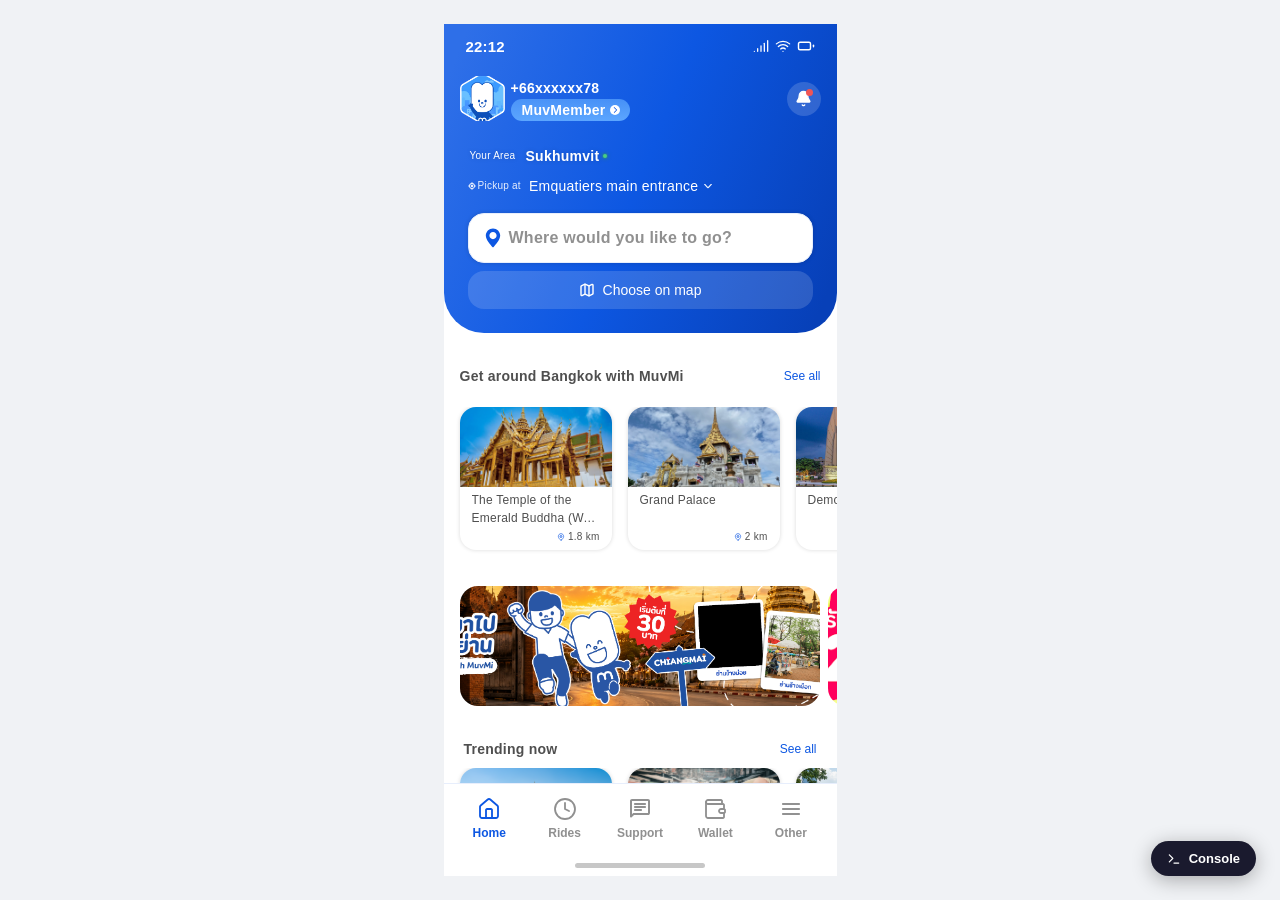
==== index.html @ afa98cfc "Initial commit: Muvmi app revamp mobile web prototype Multi-page prototype with Home, Search, Select" ====
<!DOCTYPE html>
<html lang="th">
<head>
  <meta charset="UTF-8">
  <meta name="viewport" content="width=device-width, initial-scale=1.0">
  <title>Muvmi</title>
  <link rel="manifest" href="manifest.json">
  <link rel="stylesheet" href="css/global.css">
  <link rel="stylesheet" href="pages/home/home.css">
  <link rel="stylesheet" href="css/hoppoint-banner.css">
  <link rel="stylesheet" href="css/save-favorite.css">
</head>
<body>

  <div class="phone" data-variation="1">
    <div class="phone-body">
      <!-- Scrollable Content -->
      <div class="scroll-area" id="homeScroll">

        <!-- ===== HEADER ===== -->
        <div class="header" data-section="header">
          <!-- Status Bar -->
          <div class="status-bar">
            <span class="status-bar-time">9:41</span>
            <div class="status-bar-icons">
              <img src="assets/icons/signal.svg" alt="" width="16" height="16">
              <img src="assets/icons/wifi.svg" alt="" width="16" height="16">
              <img src="assets/icons/battery.svg" alt="" width="18" height="18">
            </div>
          </div>

          <!-- User Info & Search -->
          <div class="user-info-search">
            <!-- User Profile Row -->
            <div class="user-profile-row">
              <div class="user-info">
                <div class="user-avatar" data-id="avatar">
                  <img src="assets/images/member-avatar.png" alt="Member">
                </div>
                <div class="user-details">
                  <span class="user-phone" data-id="userPhone">+66xxxxxx78</span>
                  <div class="muv-member-badge" data-id="memberBadge">
                    <span>MuvMember</span>
                    <img src="assets/icons/muvmember-arrow.svg" alt="" width="10" height="10">
                  </div>
                </div>
              </div>
              <button class="notification-btn tappable" data-id="notificationBtn">
                <img src="assets/icons/notification.svg" alt="Notifications" width="17" height="17">
                <span class="notification-dot" data-id="notificationDot"></span>
              </button>
            </div>

            <!-- Location Search -->
            <div class="location-search">
              <!-- Area Selector -->
              <div class="area-selector">
                <div class="area-label">
                  <span class="area-label-text">Your Area</span>
                  <div class="area-name">
                    <span data-id="areaName">Sukhumvit</span>
                    <span class="area-status-dot">
                      <span class="dot-glow"></span>
                      <span class="dot-core" data-id="areaDot"></span>
                    </span>
                  </div>
                </div>
              </div>

              <!-- Ride Inputs -->
              <div class="ride-inputs">
                <!-- Pickup -->
                <div class="pickup-row tappable" onclick="goSearchPickup()">
                  <div class="pickup-label">
                    <img src="assets/icons/location-crosshairs.svg" alt="" width="8" height="8">
                    <span>Pickup at</span>
                  </div>
                  <span class="pickup-location" data-id="pickupLocation">Emquatiers main entrance</span>
                  <img src="assets/icons/chevron.svg" alt="" class="pickup-chevron">
                </div>

                <!-- Destination -->
                <div class="destination-group">
                  <a href="search.html" class="destination-input tappable" data-id="destinationInput">
                    <img src="assets/icons/geo-alt.svg" alt="" width="24" height="24">
                    <span data-id="destinationText">Where would you like to go?</span>
                  </a>
                  <button class="map-btn tappable" onclick="window.location.href='choose-map.html'">
                    <img src="assets/icons/map.svg" alt="" width="16" height="16">
                    <span>Choose on map</span>
                  </button>
                </div>
              </div>
            </div>
          </div>
        </div>

        <!-- ===== MAIN CONTENT ===== -->
        <div class="main-content">

          <!-- Go Again Section (Variation 2 only) -->
          <section class="content-section go-again-section" data-section="goAgain">
            <div class="section-header">
              <span class="section-title">Go again</span>
              <button class="see-all-btn tappable" onclick="window.location.href='search.html'">All places</button>
            </div>
            <div class="h-scroll-row go-again-row" data-drag="horizontal">
              <div class="go-again-card tappable">
                <div class="go-again-icon">
                  <img src="assets/icons/go-again-pin.svg" alt="">
                </div>
                <div class="go-again-info">
                  <span class="go-again-name">Phrom Phong BTS</span>
                  <span class="go-again-area go-again-area--active">Sukhumvit</span>
                </div>
                <img src="assets/icons/chevron-right.svg" alt="" class="go-again-chevron">
              </div>
              <div class="go-again-card tappable">
                <div class="go-again-icon">
                  <img src="assets/icons/go-again-pin2.svg" alt="">
                </div>
                <div class="go-again-info">
                  <span class="go-again-name">33 Space (Back Entrance)</span>
                  <span class="go-again-area go-again-area--inactive">Rattanakosin</span>
                </div>
                <img src="assets/icons/chevron-right.svg" alt="" class="go-again-chevron">
              </div>
              <div class="go-again-card tappable">
                <div class="go-again-icon">
                  <img src="assets/icons/go-again-pin3.svg" alt="">
                </div>
                <div class="go-again-info">
                  <span class="go-again-name">EmQuartier</span>
                  <span class="go-again-area go-again-area--active">Sukhumvit</span>
                </div>
                <img src="assets/icons/chevron-right.svg" alt="" class="go-again-chevron">
              </div>
            </div>
          </section>

          <!-- Saved Places Section (Variation 3 only) -->
          <section class="content-section saved-places-section" data-section="savedPlaces">
            <div class="section-header">
              <span class="section-title">Saved places</span>
              <button class="see-all-btn tappable" onclick="window.location.href='saved-places.html'">See all</button>
            </div>
            <div class="saved-places-row">
              <div class="saved-place-item tappable">
                <div class="saved-place-icon">
                  <img src="assets/icons/saved-home.svg" alt="" width="18" height="18">
                </div>
                <span class="saved-place-label">Home</span>
              </div>
              <div class="saved-place-item tappable">
                <div class="saved-place-icon">
                  <img src="assets/icons/saved-work.svg" alt="" width="18" height="18">
                </div>
                <span class="saved-place-label">Work</span>
              </div>
              <div class="saved-place-item tappable">
                <div class="saved-place-icon">
                  <img src="assets/icons/saved-gym.svg" alt="" width="18" height="18">
                </div>
                <span class="saved-place-label">Gym</span>
              </div>
            </div>
          </section>

          <!-- Get Around / Happy Hour Section -->
          <section class="content-section" data-section="getAround">
            <div class="section-header">
              <span class="section-title" data-id="getAroundTitle">Get around Bangkok with MuvMi</span>
              <button class="see-all-btn tappable">See all</button>
            </div>
            <div class="h-scroll-row place-cards-row" data-drag="horizontal">
              <div class="place-card tappable">
                <div class="place-card-thumb">
                  <img src="assets/images/place-wat-phra-kaew.png" alt="Wat Phra Kaew">
                </div>
                <div class="place-card-info">
                  <p class="place-card-name">The Temple of the Emerald Buddha (Wat Phra Kaew)</p>
                  <div class="place-card-distance">
                    <img src="assets/icons/distance.svg" alt="" width="8" height="8">
                    <span>1.8 km</span>
                  </div>
                </div>
              </div>
              <div class="place-card tappable">
                <div class="place-card-thumb">
                  <img src="assets/images/place-grand-palace.png" alt="Grand Palace">
                </div>
                <div class="place-card-info">
                  <p class="place-card-name">Grand Palace</p>
                  <div class="place-card-distance">
                    <img src="assets/icons/distance.svg" alt="" width="8" height="8">
                    <span>2 km</span>
                  </div>
                </div>
              </div>
              <div class="place-card tappable">
                <div class="place-card-thumb">
                  <img src="assets/images/place-democracy.png" alt="Democracy Monument">
                </div>
                <div class="place-card-info">
                  <p class="place-card-name">Democracy Monument</p>
                  <div class="place-card-distance">
                    <img src="assets/icons/distance.svg" alt="" width="8" height="8">
                    <span>2.5 km</span>
                  </div>
                </div>
              </div>
            </div>
          </section>

          <!-- Offers Section -->
          <section class="content-section" data-section="offers">
            <div class="h-scroll-row offers-row" data-drag="horizontal">
              <div class="offer-card offer-card--banner tappable">
                <img src="assets/images/offer-banner-1.png" alt="Offer">
              </div>
              <div class="offer-card offer-card--banner tappable">
                <img src="assets/images/offer-banner-2.png" alt="Day Pass">
              </div>
              <div class="offer-card offer-card--weekend tappable">
                <div class="offer-tag">Weekend</div>
                <div class="offer-content">
                  <p class="offer-title">Bang Saen beach shuttle</p>
                  <p class="offer-subtitle">Weekend escape</p>
                </div>
              </div>
            </div>
          </section>

          <!-- Trending Now Section -->
          <section class="content-section" data-section="trending">
            <div class="section-header">
              <span class="section-title">Trending now</span>
              <button class="see-all-btn tappable">See all</button>
            </div>
            <div class="h-scroll-row place-cards-row" data-drag="horizontal">
              <div class="place-card tappable">
                <div class="place-card-thumb">
                  <img src="assets/images/place-arun-temple.png" alt="Arun temple">
                </div>
                <div class="place-card-info">
                  <p class="place-card-name">Arun temple</p>
                  <div class="place-card-distance">
                    <img src="assets/icons/distance.svg" alt="" width="8" height="8">
                    <span>1.8 km</span>
                  </div>
                </div>
              </div>
              <div class="place-card tappable">
                <div class="place-card-thumb">
                  <img src="assets/images/place-talad-plu.png" alt="Talad Plu">
                </div>
                <div class="place-card-info">
                  <p class="place-card-name">Talad Plu</p>
                  <div class="place-card-distance">
                    <img src="assets/icons/distance.svg" alt="" width="8" height="8">
                    <span>2 km</span>
                  </div>
                </div>
              </div>
              <div class="place-card tappable">
                <div class="place-card-thumb">
                  <img src="assets/images/place-lumpini.png" alt="Lumpini Park">
                </div>
                <div class="place-card-info">
                  <p class="place-card-name">Lumpini Park</p>
                  <div class="place-card-distance">
                    <img src="assets/icons/distance.svg" alt="" width="8" height="8">
                    <span>2.5 km</span>
                  </div>
                </div>
              </div>
            </div>
          </section>

          <!-- Popular Restaurants Section -->
          <section class="content-section" data-section="restaurants">
            <div class="section-header">
              <span class="section-title">Popular restaurants</span>
              <button class="see-all-btn tappable">See all</button>
            </div>
            <div class="h-scroll-row place-cards-row" data-drag="horizontal">
              <div class="place-card tappable">
                <div class="place-card-thumb">
                  <img src="assets/images/restaurant-1.png" alt="Restaurant">
                </div>
                <div class="place-card-info">
                  <p class="place-card-name">Arun temple</p>
                  <div class="place-card-distance">
                    <img src="assets/icons/distance.svg" alt="" width="8" height="8">
                    <span>1.8 km</span>
                  </div>
                </div>
              </div>
              <div class="place-card tappable">
                <div class="place-card-thumb">
                  <img src="assets/images/restaurant-2.png" alt="Restaurant">
                </div>
                <div class="place-card-info">
                  <p class="place-card-name">Talad Plu</p>
                  <div class="place-card-distance">
                    <img src="assets/icons/distance.svg" alt="" width="8" height="8">
                    <span>2 km</span>
                  </div>
                </div>
              </div>
              <div class="place-card tappable">
                <div class="place-card-thumb">
                  <img src="assets/images/restaurant-3.png" alt="Restaurant">
                </div>
                <div class="place-card-info">
                  <p class="place-card-name">Lumpini Park</p>
                  <div class="place-card-distance">
                    <img src="assets/icons/distance.svg" alt="" width="8" height="8">
                    <span>2.5 km</span>
                  </div>
                </div>
              </div>
            </div>
          </section>

        </div><!-- /main-content -->
      </div><!-- /scroll-area -->

      <!-- ===== BOTTOM NAV BAR ===== -->
      <div class="bottom-nav">
        <div class="nav-items">
          <button class="nav-item active" data-nav="home">
            <img src="assets/icons/nav-home.svg" alt="" width="24" height="24">
            <span>Home</span>
          </button>
          <button class="nav-item" data-nav="rides">
            <img src="assets/icons/nav-rides.svg" alt="" width="24" height="24">
            <span>Rides</span>
          </button>
          <button class="nav-item" data-nav="support">
            <img src="assets/icons/nav-support.svg" alt="" width="24" height="24">
            <span>Support</span>
          </button>
          <button class="nav-item" data-nav="wallet">
            <img src="assets/icons/nav-wallet.svg" alt="" width="24" height="24">
            <span>Wallet</span>
          </button>
          <button class="nav-item" data-nav="other">
            <img src="assets/icons/nav-other.svg" alt="" width="24" height="24">
            <span>Other</span>
          </button>
        </div>
        <div class="home-indicator">
          <div class="home-indicator-bar"></div>
        </div>
      </div>

    </div><!-- /phone-body -->

    <!-- ===== HOP-POINT INFO DIALOG (shared component) ===== -->
    <div id="hpInfoDialog" class="hp-info-dialog hidden">
      <div class="hp-info-backdrop" onclick="closePlaceDialog()"></div>
      <div class="hp-info-wrap">

        <div class="hp-banner-wrap" id="hpBannerWrap">
          <div class="hp-banner">
            <img class="hp-banner-bg-graphic" src="" alt="" style="display:none">
            <div class="hp-ell-left"></div>
            <div class="hp-ell-right"></div>
            <div class="hp-sparkle hp-sp1"></div>
            <div class="hp-sparkle hp-sp2"></div>
            <div class="hp-sparkle hp-sp3"></div>
            <div class="hp-sparkle hp-sp4"></div>
            <div class="hp-banner-content">
              <img src="assets/icons/discount.svg" class="hp-banner-icon" alt="">
              <div class="hp-text-clip">
                <div class="hp-banner-text">Use <b>"OFF15"</b> for hop point discount</div>
              </div>
            </div>
          </div>
        </div>

        <div class="hp-info-card">
          <div class="hp-card-header">
            <div class="hp-card-pin-wrap">
              <img src="assets/icons/hop-point-list.svg" alt="" width="14" height="19">
              <span id="hpInfoPinLetter" class="hp-card-pin-letter">A</span>
            </div>
            <span class="hp-card-name" id="hpInfoName">Hop-point</span>
            <button class="hp-card-close tappable" onclick="closePlaceDialog()">
              <img src="assets/icons/x-close.svg" alt="Close" width="20" height="20">
            </button>
          </div>

          <div class="hp-card-scroll">
            <div class="hp-hours-row">
              <button class="hp-hours-pill tappable">
                <img src="assets/icons/clock.svg" alt="" width="10" height="10">
                <span>Opening Hours</span>
                <img src="assets/icons/chevron-down-sm.svg" alt="" width="8" height="4" style="transform:rotate(180deg)">
              </button>
              <button class="hp-save-btn tappable" id="hpSaveBtn" onclick="SaveFavorite.onSaveClick(this.dataset.hpName)" data-hp-name="">
                <img src="assets/icons/bookmark-outline.svg" alt="" width="10" height="10">
                <span>Save</span>
              </button>
            </div>
            <div class="hp-photos-outer">
              <div class="hp-photos-track" id="hpPhotosTrack" data-drag="horizontal"></div>
            </div>
            <div class="hp-info-section">
              <span class="hp-type-badge" id="hpInfoType">Hop-point</span>
              <p class="hp-info-desc" id="hpInfoDesc"></p>
              <p class="hp-info-dist" id="hpInfoDist"></p>
            </div>
          </div>

          <div class="hp-card-footer">
            <button id="hpCtaBtn" class="hp-cta-outline tappable" onclick="choosePlaceAsDestination()">Choose This Destination</button>
          </div>
        </div>

      </div>
    </div>

  </div><!-- /phone -->

  <script src="js/utils.js"></script>
  <script src="js/api.js"></script>
  <script src="js/app.js"></script>
  <script src="js/area-config.js"></script>
  <script src="pages/home/home.js"></script>
  <script src="js/hoppoint-banner.js"></script>

  <!-- Proto Console -->
  <script>window.CONSOLE_PAGE = 'home';</script>
  <script src="js/save-favorite.js"></script>
  <script src="proto-console.js"></script>
  <script>
    window.consoleReset = function () {
      localStorage.clear();
      sessionStorage.clear();
      document.getElementById('c-panel').classList.add('hidden');
      location.reload();
    };

    window.runScenario = function (idx) {
      consoleReset();
      const plays = [
        () => { setVariation(1); },
        () => { setVariation(2); },
        () => { setVariation(3); },
        () => { setVariation(4); },
      ];
      plays[idx]?.();
    };
  </script>

  <!-- Comment overlay -->
  <div id="c-overlay" class="hidden"
    style="position:fixed;top:0;left:0;right:0;bottom:0;z-index:99998;cursor:crosshair;"
    onclick="handleCommentClick(event)"></div>

  <!-- Console FAB -->
  <button id="c-fab" onclick="toggleConsole()" style="z-index:99999;">
    <svg width="14" height="14" viewBox="0 0 24 24" fill="none" stroke="currentColor"
      stroke-width="2.2" stroke-linecap="round" stroke-linejoin="round">
      <polyline points="4 17 10 11 4 5"/><line x1="12" y1="19" x2="20" y2="19"/>
    </svg>
    <span class="c-label">Console</span>
  </button>

  <!-- Console Panel -->
  <div id="c-panel" class="hidden" style="background:#1A1A2E;z-index:99999;">

    <!-- Header -->
    <div style="padding:10px 16px;border-bottom:1px solid rgba(255,255,255,0.08);display:flex;align-items:center;justify-content:space-between;">
      <span style="font-size:11px;font-weight:700;letter-spacing:0.6px;color:rgba(255,255,255,0.4);text-transform:uppercase;">Prototype Console</span>
      <button onclick="toggleConsole()" style="background:none;border:none;color:rgba(255,255,255,0.35);cursor:pointer;font-size:15px;line-height:1;padding:0;">&#x2715;</button>
    </div>

    <!-- Comment -->
    <div style="padding:12px 16px;border-bottom:1px solid rgba(255,255,255,0.08);">
      <div style="display:flex;align-items:center;justify-content:space-between;margin-bottom:8px;">
        <span style="font-size:11px;font-weight:700;letter-spacing:0.5px;color:rgba(255,255,255,0.4);text-transform:uppercase;">Comment</span>
        <span id="c-comment-count" class="hidden" style="font-size:10px;font-weight:800;background:#FBBF24;color:#000;border-radius:99px;padding:1px 7px;">0</span>
      </div>
      <button id="c-comment-btn" onclick="toggleCommentMode()"
        style="width:100%;display:flex;align-items:center;gap:8px;background:rgba(255,255,255,0.08);
               border:none;border-radius:10px;padding:9px 12px;color:#fff;cursor:pointer;font-family:inherit;transition:background 0.15s;">
        <svg width="13" height="13" viewBox="0 0 24 24" fill="none" stroke="currentColor" stroke-width="2.2" stroke-linecap="round" stroke-linejoin="round">
          <path d="M21 15a2 2 0 0 1-2 2H7l-4 4V5a2 2 0 0 1 2-2h14a2 2 0 0 1 2 2z"/>
        </svg>
        <span style="font-size:13px;font-weight:600;">Pin a comment</span>
      </button>
      <div id="c-comments-list" style="margin-top:6px;max-height:140px;overflow-y:auto;"></div>
    </div>

    <!-- State -->
    <div style="padding:12px 16px;border-bottom:1px solid rgba(255,255,255,0.08);">
      <div style="font-size:11px;font-weight:700;letter-spacing:0.5px;color:rgba(255,255,255,0.4);text-transform:uppercase;margin-bottom:8px;">State</div>
      <button onclick="consoleReset()"
        style="width:100%;display:flex;align-items:center;gap:8px;background:rgba(255,255,255,0.08);
               border:none;border-radius:10px;padding:9px 12px;color:#fff;cursor:pointer;font-family:inherit;">
        <svg width="13" height="13" viewBox="0 0 24 24" fill="none" stroke="currentColor" stroke-width="2.2" stroke-linecap="round" stroke-linejoin="round">
          <polyline points="1 4 1 10 7 10"/><path d="M3.51 15a9 9 0 1 0 .49-4.49"/>
        </svg>
        <span style="font-size:13px;font-weight:600;">Reset</span>
      </button>
    </div>

    <!-- Pages -->
    <div style="padding:12px 16px;border-bottom:1px solid rgba(255,255,255,0.08);">
      <div style="font-size:11px;font-weight:700;letter-spacing:0.5px;color:rgba(255,255,255,0.4);text-transform:uppercase;margin-bottom:8px;">Pages</div>
      <div style="display:flex;flex-direction:column;gap:4px;">
        <!-- Current page (highlighted) -->
        <a href="index.html" style="display:flex;align-items:center;gap:8px;background:rgba(251,191,36,0.15);border:1px solid rgba(251,191,36,0.25);border-radius:10px;padding:8px 12px;color:#FCD34D;text-decoration:none;font-size:13px;font-weight:600;">
          Home <span style="margin-left:auto;font-size:10px;opacity:0.5;">current</span>
        </a>
        <a href="search.html" style="display:flex;align-items:center;gap:8px;background:rgba(255,255,255,0.08);border-radius:10px;padding:8px 12px;color:#fff;text-decoration:none;font-size:13px;font-weight:600;">
          Search
        </a>
        <a href="select-dropoff.html" style="display:flex;align-items:center;gap:8px;background:rgba(255,255,255,0.08);border-radius:10px;padding:8px 12px;color:#fff;text-decoration:none;font-size:13px;font-weight:600;">
          Nearby Dropoff
        </a>
        <a href="saved-places.html" style="display:flex;align-items:center;gap:8px;background:rgba(255,255,255,0.08);border-radius:10px;padding:8px 12px;color:#fff;text-decoration:none;font-size:13px;font-weight:600;">Saved Places</a>
        <a href="select-pickup.html" style="display:flex;align-items:center;gap:8px;background:rgba(255,255,255,0.08);border-radius:10px;padding:8px 12px;color:#fff;text-decoration:none;font-size:13px;font-weight:600;">
          Nearby Pickup
        </a>
        <a href="service-selection.html" style="display:flex;align-items:center;gap:8px;background:rgba(255,255,255,0.08);border-radius:10px;padding:8px 12px;color:#fff;text-decoration:none;font-size:13px;font-weight:600;">
          Service Selection
        </a>
        <a href="request.html" style="display:flex;align-items:center;gap:8px;background:rgba(255,255,255,0.08);border-radius:10px;padding:8px 12px;color:#fff;text-decoration:none;font-size:13px;font-weight:600;">Request</a>
      </div>
    </div>

    <!-- Scenarios -->
    <div style="padding:12px 16px;">
      <div style="font-size:11px;font-weight:700;letter-spacing:0.5px;color:rgba(255,255,255,0.4);text-transform:uppercase;margin-bottom:8px;">Scenarios</div>
      <div style="display:flex;flex-direction:column;gap:4px;">
        <button onclick="runScenario(0)" style="display:flex;align-items:center;gap:8px;background:rgba(255,255,255,0.08);border:none;border-radius:10px;padding:8px 12px;color:#fff;cursor:pointer;font-size:13px;font-weight:600;font-family:inherit;text-align:left;">
          <span style="color:rgba(255,255,255,0.35);font-size:11px;">&#x25B6;</span> Homepage: New User
        </button>
        <button onclick="runScenario(1)" style="display:flex;align-items:center;gap:8px;background:rgba(255,255,255,0.08);border:none;border-radius:10px;padding:8px 12px;color:#fff;cursor:pointer;font-size:13px;font-weight:600;font-family:inherit;text-align:left;">
          <span style="color:rgba(255,255,255,0.35);font-size:11px;">&#x25B6;</span> Homepage: Casual
        </button>
        <button onclick="runScenario(2)" style="display:flex;align-items:center;gap:8px;background:rgba(255,255,255,0.08);border:none;border-radius:10px;padding:8px 12px;color:#fff;cursor:pointer;font-size:13px;font-weight:600;font-family:inherit;text-align:left;">
          <span style="color:rgba(255,255,255,0.35);font-size:11px;">&#x25B6;</span> Homepage: Recurring
        </button>
        <button onclick="runScenario(3)" style="display:flex;align-items:center;gap:8px;background:rgba(255,255,255,0.08);border:none;border-radius:10px;padding:8px 12px;color:#fff;cursor:pointer;font-size:13px;font-weight:600;font-family:inherit;text-align:left;">
          <span style="color:rgba(255,255,255,0.35);font-size:11px;">&#x25B6;</span> Homepage: Travel
        </button>
      </div>
    </div>

  </div>

  <script>
    if ('serviceWorker' in navigator)
      navigator.serviceWorker.getRegistrations().then(regs => regs.forEach(r => r.unregister()));
  </script>
</body>
</html>
---- css/global.css ----
/* ========================================
   Muvmi Revamp — Global Styles
   ======================================== */

/* --- Reset --- */
*, *::before, *::after {
  margin: 0;
  padding: 0;
  box-sizing: border-box;
}

img {
  -webkit-user-drag: none;
  user-select: none;
  display: block;
}

a {
  text-decoration: none;
  color: inherit;
}

button {
  border: none;
  background: none;
  cursor: pointer;
  font-family: inherit;
}

/* --- CSS Custom Properties (from Figma design tokens) --- */
:root {
  /* Accent Colours */
  --color-primary: #0D57E2;
  --color-primary-light: #E7EEFC;
  --color-on-primary: #FFFFFF;

  /* Semantic */
  --color-negative: #F05555;
  --color-positive: #4BCD82;

  /* Neutral */
  --color-bg: #F0F2F5;
  --color-surface: #FFFFFF;
  --color-text-dark: #4F4F4F;
  --color-text-muted: #909090;

  /* Header Gradient */
  --gradient-header: linear-gradient(112deg, #2E6FE8 4.86%, #0D57E2 49.93%, #0740B8 95.01%);

  /* Typography — Opun Mai Lite (fallback to system) */
  --font-family: 'Opun Mai Lite', -apple-system, BlinkMacSystemFont, 'SF Pro Display', 'Segoe UI', Roboto, sans-serif;

  /* Font Sizes (from Figma) */
  --font-title1: 600 16px/24px var(--font-family);   /* SemiBold 16 */
  --font-body1: 600 14px/22px var(--font-family);     /* SemiBold 14 */
  --font-body2: 500 14px/22px var(--font-family);     /* Medium 14 */
  --font-label1: 600 12px/18px var(--font-family);    /* SemiBold 12 */
  --font-label2: 500 12px/18px var(--font-family);    /* Medium 12 */
  --font-label3: 500 10px/18px var(--font-family);    /* Medium 10 */

  /* Spacing */
  --space-xs: 4px;
  --space-sm: 8px;
  --space-md: 12px;
  --space-lg: 16px;
  --space-xl: 20px;
  --space-2xl: 24px;
  --space-3xl: 32px;

  /* Radius */
  --radius-sm: 8px;
  --radius-md: 12px;
  --radius-lg: 16px;
  --radius-xl: 18px;
  --radius-full: 999px;

  /* Shadows */
  --shadow-normal: 0 0 4px rgba(0,0,0,0.15);
}

body {
  font-family: var(--font-family);
  background: #F0F2F5;
  min-height: 100vh;
  display: flex;
  align-items: center;
  justify-content: center;
  -webkit-font-smoothing: antialiased;
  letter-spacing: 0.25px;
  color: var(--color-text-dark);
}

/* --- Mobile Viewport (393px wide, no frame) --- */
.phone {
  width: 393px;
  height: 852px;
  background: var(--color-surface);
  overflow: hidden;
  position: relative;
  z-index: 1;
  display: flex;
  flex-direction: column;
}

/* --- Phone Body (scrollable content area) --- */
.phone-body {
  display: flex;
  flex-direction: column;
  flex: 1;
  min-height: 0;
}

/* --- Scrollable Content --- */
.scroll-area {
  flex: 1;
  min-height: 0;
  overflow-y: auto;
  scrollbar-width: none;
}

.scroll-area::-webkit-scrollbar {
  display: none;
}

/* --- Horizontal Scroll Row --- */
.h-scroll-row {
  display: flex;
  gap: var(--space-lg);
  overflow-x: auto;
  scrollbar-width: none;
  padding: 0 var(--space-lg);
}

.h-scroll-row::-webkit-scrollbar {
  display: none;
}

.h-scroll-row > * {
  flex-shrink: 0;
}

/* --- Status Bar (shared across all pages) --- */
/* Default: dark text + dark icons — works on white/light backgrounds */
.status-bar {
  height: 44px;
  display: flex;
  flex-direction: row;          /* explicit — prevents vertical stacking */
  align-items: center;
  justify-content: space-between;
  padding: 0 22px;
  color: var(--color-text-dark);
}

.status-bar-time {
  font-family: 'Poppins', var(--font-family);
  font-size: 15px;
  font-weight: 600;
  line-height: 15px;
  letter-spacing: 0.2px;
}

.status-bar-icons {
  display: flex;
  flex-direction: row;          /* explicit — prevents icons stacking vertically */
  align-items: center;
  gap: 6px;
}

/* Icons are white SVGs — rendered dark by default (works on white/light bg) */
.status-bar-icons img {
  display: inline-block;        /* override global img display:block inside flex */
  width: 16px;
  height: 16px;
  filter: brightness(0);
}

.status-bar-icons img:last-child {
  width: 18px;
  height: 18px;
}

/* On dark/coloured backgrounds: restore white icons */
.status-bar--on-dark .status-bar-icons img {
  filter: none;
}
.status-bar--on-dark {
  color: #fff;
}

/* --- Home Indicator (shared across pages) --- */
.home-indicator {
  display: flex;
  align-items: center;
  justify-content: center;
  height: 22px;
  background: var(--color-surface);
  flex-shrink: 0;
}

.home-indicator-bar {
  width: 130px;
  height: 5px;
  border-radius: 99px;
  background: rgba(0, 0, 0, 0.22);
}

/* --- Leaflet Marker Reset (shared across all map pages) --- */
.leaflet-marker-icon,
.leaflet-marker-shadow {
  background: none !important;
  border: none !important;
}

/* --- Tap Feedback (no hover) --- */
.tappable:active {
  opacity: 0.85;
  transform: scale(0.98);
}

/* --- Proto Console — always on top, fully self-sufficient styles --- */
#c-fab {
  z-index: 99999 !important;
  position: fixed !important;
  right: 24px !important;
  bottom: 24px !important;
  top: auto !important;
  display: flex !important;
  flex-direction: row !important;
  align-items: center !important;
  gap: 8px !important;
  background: #1A1A2E !important;
  color: #fff !important;
  border: none !important;
  border-radius: 999px !important;
  padding: 10px 16px !important;
  box-shadow: 0 4px 20px rgba(0,0,0,0.3) !important;
  cursor: pointer !important;
  font-family: inherit !important;
}
#c-panel { z-index: 99999 !important; position: fixed !important; }
#c-overlay { z-index: 99998 !important; position: fixed !important; }
.comment-pin { z-index: 99997 !important; position: fixed !important; }
#c-input-popup { z-index: 100000 !important; position: fixed !important; }
---- pages/home/home.css ----
/* ========================================
   Homepage — Styles
   ======================================== */

/* ===== HEADER ===== */
.header {
  background: var(--gradient-header);
  border-radius: 0 0 40px 40px;
  flex-shrink: 0;
}

/* --- Status Bar (homepage — white on blue gradient) --- */
.header .status-bar {
  color: var(--color-on-primary);
}
.header .status-bar-icons img {
  filter: none; /* icons are white SVGs — visible on dark background */
}

/* --- User Info & Search --- */
.user-info-search {
  display: flex;
  flex-direction: column;
  gap: 16px;
  padding: 8px 16px 24px;
  border-radius: 0 0 24px 24px;
}

/* --- User Profile Row --- */
.user-profile-row {
  display: flex;
  align-items: center;
  justify-content: space-between;
}

.user-info {
  display: flex;
  align-items: center;
  gap: 6px;
}

.user-avatar {
  width: 45px;
  height: 45px;
  position: relative;
  flex-shrink: 0;
}

.user-avatar img {
  width: 100%;
  height: 100%;
  object-fit: cover;
}

.user-details {
  display: flex;
  flex-direction: column;
  width: 122px;
}

.user-phone {
  font: var(--font-body1);
  color: var(--color-on-primary);
}

.muv-member-badge {
  display: flex;
  align-items: center;
  justify-content: flex-end;
  gap: 4px;
  height: 22px;
  width: 119px;
  padding: 0 10px;
  background: linear-gradient(to top, #5CA6FF, rgba(92, 166, 255, 0.7));
  border-radius: 14px;
  font: var(--font-body1);
  font-size: 14px;
  color: var(--color-on-primary);
  white-space: nowrap;
}

.muv-member-badge img {
  width: 10px;
  height: 10px;
}

.notification-btn {
  width: 34px;
  height: 34px;
  border-radius: var(--radius-full);
  background: rgba(255, 255, 255, 0.16);
  display: flex;
  align-items: center;
  justify-content: center;
  position: relative;
}

.notification-btn img {
  width: 17px;
  height: 17px;
}

.notification-dot {
  position: absolute;
  top: 7px;
  right: 8px;
  width: 7px;
  height: 7px;
  border-radius: var(--radius-full);
  background: var(--color-negative);
}

/* --- Location Search --- */
.location-search {
  display: flex;
  flex-direction: column;
  gap: 8px;
  padding: 8px 8px 0;
  overflow: hidden;
}

/* Area Selector */
.area-selector {
  display: flex;
  align-items: center;
  padding-left: 2px;
  filter: drop-shadow(0 0 2px rgba(0,0,0,0.15));
  overflow: hidden;
}

.area-label {
  display: flex;
  align-items: center;
  gap: 8px;
}

.area-label-text {
  font: var(--font-label3);
  color: var(--color-on-primary);
  width: 48px;
}

.area-name {
  display: flex;
  align-items: center;
  gap: 2px;
}

.area-name span:first-child {
  font: var(--font-body1);
  color: var(--color-on-primary);
}

.area-status-dot {
  width: 8px;
  height: 8px;
  position: relative;
  display: flex;
  align-items: center;
  justify-content: center;
}

.dot-glow {
  position: absolute;
  width: 6px;
  height: 6px;
  border-radius: 99px;
  background: rgba(47, 178, 102, 0.2);
  filter: blur(0.5px);
}

.dot-core {
  position: absolute;
  width: 4px;
  height: 4px;
  border-radius: 99px;
  background: var(--color-positive);
  box-shadow: 0 0 4px #3a9a62;
}

/* Ride Inputs */
.ride-inputs {
  display: flex;
  flex-direction: column;
  gap: 16px;
}

.pickup-row {
  display: flex;
  align-items: center;
  gap: 8px;
}

.pickup-label {
  display: flex;
  align-items: center;
  gap: 2px;
}

.pickup-label img {
  width: 8px;
  height: 8px;
}

.pickup-label span {
  font: var(--font-label3);
  color: var(--color-primary-light);
}

.pickup-location {
  font: var(--font-body2);
  color: var(--color-on-primary);
}

.pickup-chevron {
  width: 4.5px;
  height: 7.5px;
  transform: rotate(90deg);
}

.destination-group {
  display: flex;
  flex-direction: column;
  gap: 8px;
}

.destination-input {
  display: flex;
  align-items: center;
  gap: 4px;
  padding: 12px;
  background: var(--color-on-primary);
  border: 1px solid var(--color-primary-light);
  border-radius: var(--radius-lg);
  box-shadow: var(--shadow-normal);
  text-decoration: none;
}

.destination-input img {
  width: 24px;
  height: 24px;
  flex-shrink: 0;
}

.destination-input span {
  font: var(--font-title1);
  color: var(--color-text-muted);
  white-space: nowrap;
}

.map-btn {
  display: flex;
  align-items: center;
  justify-content: center;
  gap: 8px;
  padding: 8px 16px;
  background: rgba(255, 255, 255, 0.15);
  border-radius: var(--radius-lg);
}

.map-btn img {
  width: 16px;
  height: 16px;
}

.map-btn span {
  font: var(--font-body2);
  color: var(--color-on-primary);
}

/* ===== MAIN CONTENT ===== */
.main-content {
  display: flex;
  flex-direction: column;
  gap: 32px;
  padding: 32px 0;
}

/* --- Content Section --- */
.content-section {
  display: flex;
  flex-direction: column;
  gap: 20px;
}

/* Sections with tighter gap and wider header padding */
[data-section="trending"],
[data-section="restaurants"] {
  gap: 8px;
}

[data-section="trending"] .section-header,
[data-section="restaurants"] .section-header {
  padding: 0 20px;
}

/* Offers section has no header — no gap needed */
[data-section="offers"] {
  gap: 0;
}

/* Go Again section */
[data-section="goAgain"] {
  gap: 16px;
}

.section-header {
  display: flex;
  align-items: center;
  justify-content: space-between;
  padding: 0 16px;
}

.section-title {
  font: var(--font-body1);
  color: var(--color-text-dark);
}

.see-all-btn {
  font: var(--font-label2);
  color: var(--color-primary);
  flex-shrink: 0;
  white-space: nowrap;
}

/* --- Place Cards --- */
.place-cards-row {
  padding-bottom: 4px;
}

.place-card {
  width: 152px;
  background: var(--color-surface);
  border-radius: var(--radius-lg);
  box-shadow: var(--shadow-normal);
  overflow: hidden;
}

.place-card-thumb {
  width: 152px;
  height: 80px;
  background: var(--color-primary-light);
  overflow: hidden;
}

.place-card-thumb img {
  width: 100%;
  height: 100%;
  object-fit: cover;
}

.place-card-info {
  display: flex;
  flex-direction: column;
  align-items: flex-end;
  padding: 4px 12px;
}

.place-card-name {
  width: 128px;
  height: 37px;
  font: var(--font-label2);
  color: var(--color-text-dark);
  overflow: hidden;
  text-overflow: ellipsis;
  display: -webkit-box;
  -webkit-line-clamp: 2;
  -webkit-box-orient: vertical;
}

.place-card-distance {
  display: flex;
  align-items: center;
  gap: 3px;
}

.place-card-distance img {
  width: 8px;
  height: 8px;
}

.place-card-distance span {
  font: var(--font-label3);
  color: var(--color-text-dark);
}

/* --- Saved Places (Variation 3) --- */
.saved-places-section {
  display: none;
}

[data-section="savedPlaces"] {
  gap: 16px;
}

.saved-places-row {
  display: flex;
  align-items: flex-start;
  gap: 16px;
  padding: 0 16px;
  overflow-x: auto;
  scrollbar-width: none;
}

.saved-places-row::-webkit-scrollbar {
  display: none;
}

.saved-place-item {
  display: flex;
  flex-direction: column;
  align-items: center;
  gap: 4px;
  width: 56px;
  flex-shrink: 0;
}

.saved-place-icon {
  width: 40px;
  height: 40px;
  background: var(--color-primary-light);
  border-radius: 10px;
  display: flex;
  align-items: center;
  justify-content: center;
}

.saved-place-icon img {
  width: 18px;
  height: 18px;
}

.saved-place-label {
  font: var(--font-label1);
  color: var(--color-text-dark);
  text-align: center;
  width: 100%;
  overflow: hidden;
  text-overflow: ellipsis;
  white-space: nowrap;
}

/* --- Go Again Cards (Variation 2) --- */
.go-again-section {
  display: none;
}

.go-again-row {
  gap: 10px;
  padding: 0 20px;
}

.go-again-card {
  min-width: 200px;
  background: var(--color-surface);
  border: 1px solid #eee;
  border-radius: 14px;
  padding: 9px;
  display: flex;
  align-items: center;
  justify-content: space-between;
  gap: 8px;
  flex-shrink: 0;
}

.go-again-icon {
  width: 36px;
  height: 36px;
  background: var(--color-primary-light);
  border-radius: 10px;
  display: flex;
  align-items: center;
  justify-content: center;
  flex-shrink: 0;
}

.go-again-icon img {
  width: 18px;
  height: 18px;
}

.go-again-info {
  flex: 1;
  min-width: 0;
  display: flex;
  flex-direction: column;
  gap: 4px;
}

.go-again-name {
  font: var(--font-label1);
  color: var(--color-text-dark);
  white-space: nowrap;
  overflow: hidden;
  text-overflow: ellipsis;
}

.go-again-area {
  display: inline-flex;
  align-items: center;
  gap: 4px;
  padding: 0 8px;
  border-radius: 8px;
  font: var(--font-label3);
  width: fit-content;
}

.go-again-area--active {
  background: rgba(13, 87, 226, 0.2);
  color: var(--color-text-dark);
}

.go-again-area--inactive {
  background: #ccc;
  color: var(--color-text-muted);
}

.go-again-chevron {
  width: 16px;
  height: 16px;
  flex-shrink: 0;
}

/* --- Offer Cards --- */
.offers-row {
  gap: 8px;
}

.offer-card {
  width: 360px;
  height: 120px;
  border-radius: var(--radius-xl);
  overflow: hidden;
  flex-shrink: 0;
}

.offer-card--banner {
  background: var(--color-surface);
  position: relative;
}

.offer-card--banner img {
  width: 100%;
  height: 100%;
  object-fit: cover;
}

.offer-card--daypass {
  background: #E0FF00;
  position: relative;
  overflow: hidden;
}

.offer-card--daypass img {
  width: 100%;
  height: 100%;
  object-fit: cover;
}

.offer-card--tonight {
  background: linear-gradient(162deg, #FC5C23 0%, #FF8A5B 100%);
  display: flex;
  flex-direction: column;
  justify-content: space-between;
  padding: 16px;
}

.offer-card--weekend {
  background: linear-gradient(162deg, #1F8A4F 0%, #4BCD82 100%);
  display: flex;
  flex-direction: column;
  justify-content: space-between;
  padding: 16px;
}

.offer-tag {
  display: inline-flex;
  align-items: center;
  height: 18px;
  padding: 0 10px;
  background: rgba(255, 255, 255, 0.22);
  border-radius: var(--radius-full);
  font: var(--font-label3);
  color: var(--color-on-primary);
  width: fit-content;
}

.offer-content {
  display: flex;
  flex-direction: column;
}

.offer-title {
  font: var(--font-body1);
  color: var(--color-on-primary);
  width: 198px;
}

.offer-subtitle {
  font: var(--font-body2);
  color: var(--color-on-primary);
  opacity: 0.92;
  margin-top: 4px;
}

/* ===== BOTTOM NAV BAR ===== */
.bottom-nav {
  flex-shrink: 0;
  background: var(--color-surface);
  z-index: 100;
}

.nav-items {
  display: flex;
  align-items: flex-start;
  padding: 9px 8px 8px;
  border-top: 1px solid var(--color-primary-light);
}

.nav-item {
  flex: 1;
  display: flex;
  flex-direction: column;
  align-items: center;
  gap: 3px;
  padding: 4px 0;
  color: var(--color-text-muted);
}

.nav-item img {
  width: 24px;
  height: 24px;
}

.nav-item span {
  font: var(--font-label1);
  color: inherit;
}

.nav-item.active {
  color: var(--color-primary);
}

.nav-item:active {
  opacity: 0.7;
}

/* .home-indicator and .home-indicator-bar are defined in global.css */

/* ===== HOP-POINT INFO DIALOG (reused from dropoff/service-selection) ===== */
.hp-info-dialog {
  position: fixed;
  inset: 0;
  z-index: 200;
  display: flex;
  align-items: center;
  justify-content: center;
}
.hp-info-dialog.hidden { display: none; }

.hp-info-backdrop {
  position: absolute;
  inset: 0;
  background: rgba(0, 0, 0, 0.2);
}

.hp-info-wrap {
  position: relative;
  z-index: 1;
  width: 100%;
  max-width: 393px;
  display: flex;
  flex-direction: column;
  align-items: stretch;
  padding: 0 16px;
}

.hp-info-dialog .hp-banner-wrap {
  position: relative !important;
  top: auto !important;
  left: auto !important;
  width: 100% !important;
  border-radius: 20px !important;
  overflow: hidden !important;
  z-index: 1 !important;
}
.hp-info-dialog .hp-banner-wrap.visible {
  transform: translateY(0) !important;
  opacity: 1 !important;
}

.hp-info-card {
  background: white;
  border-radius: 20px;
  overflow: hidden;
  display: flex;
  flex-direction: column;
  margin-top: -25px;
  max-height: 520px;
  position: relative;
  z-index: 2;
}

.hp-card-scroll {
  flex: 1;
  min-height: 0;
  overflow-y: auto;
  scrollbar-width: none;
}
.hp-card-scroll::-webkit-scrollbar { display: none; }

.hp-card-header {
  display: flex;
  align-items: center;
  gap: 8px;
  padding: 16px 16px 12px;
}
.hp-card-pin-wrap {
  position: relative;
  width: 14px;
  height: 19px;
  flex-shrink: 0;
}
.hp-card-pin-letter {
  position: absolute;
  top: 2px;
  left: 4.5px;
  width: 5px;
  height: 10px;
  font-size: 7.94px;
  font-weight: 700;
  color: #0D57E2;
  line-height: 11.91px;
  letter-spacing: 0.1241px;
  font-family: var(--font-family);
}
.hp-card-name {
  flex: 1;
  font-size: 20px;
  font-weight: 600;
  color: var(--color-text-dark);
  font-family: var(--font-family);
  min-width: 0;
  line-height: 30px;
  overflow: hidden;
  text-overflow: ellipsis;
  white-space: nowrap;
}
.hp-card-close {
  width: 32px;
  height: 32px;
  flex-shrink: 0;
  display: flex;
  align-items: center;
  justify-content: center;
  background: none;
  border: none;
  padding: 0;
  cursor: pointer;
}

.hp-hours-row {
  padding: 0 16px 4px;
  display: flex;
  justify-content: space-between;
  align-items: center;
}
.hp-hours-pill {
  display: inline-flex;
  align-items: center;
  gap: 6px;
  padding: 4px 10px;
  background: none;
  border: 1px solid var(--color-primary-light);
  border-radius: 99px;
  cursor: pointer;
  font-size: 12px;
  font-weight: 500;
  color: var(--color-text-dark);
  font-family: var(--font-family);
}

.hp-photos-outer { padding: 0 0 8px 16px; }
.hp-photos-track {
  display: flex;
  gap: 8px;
  overflow-x: auto;
  scrollbar-width: none;
}
.hp-photos-track::-webkit-scrollbar { display: none; }
.hp-photo-item {
  position: relative;
  width: 329px;
  height: 247px;
  flex-shrink: 0;
  border-radius: 12px;
  overflow: hidden;
}
.hp-photo-item img {
  width: 100%;
  height: 100%;
  object-fit: cover;
  user-select: none;
  -webkit-user-drag: none;
}
.hp-meet-badge {
  position: absolute;
  bottom: 10px;
  right: 10px;
  background: white;
  border-radius: 99px;
  padding: 2px 8px;
  font-size: 12px;
  font-weight: 600;
  color: var(--color-primary);
  font-family: var(--font-family);
  box-shadow: 0 0 2px rgba(0, 0, 0, 0.15);
}

.hp-info-section {
  padding: 8px 16px;
  display: flex;
  flex-direction: column;
  gap: 8px;
}
.hp-type-badge {
  display: inline-block;
  align-self: flex-start;
  padding: 2px 8px;
  border: 1px solid var(--color-primary);
  border-radius: 99px;
  font-size: 14px;
  font-weight: 600;
  color: var(--color-primary);
  font-family: var(--font-family);
  line-height: 22px;
}
.hp-info-desc {
  font-size: 14px;
  font-weight: 400;
  color: var(--color-text-dark);
  font-family: var(--font-family);
  line-height: 22px;
  margin: 0;
}
.hp-info-dist {
  font-size: 14px;
  font-weight: 400;
  color: var(--color-text-muted);
  font-family: var(--font-family);
  line-height: 22px;
  margin: 0;
}

.hp-card-footer {
  padding: 16px 10px;
  box-shadow: 0 -2px 4px rgba(0, 0, 0, 0.1);
  background: white;
}
.hp-cta-outline {
  width: 100%;
  height: 43px;
  background: transparent;
  border: 1px solid var(--color-primary);
  border-radius: 99px;
  font-size: 18px;
  font-weight: 600;
  line-height: 28px;
  color: var(--color-primary);
  cursor: pointer;
  font-family: var(--font-family);
  letter-spacing: 0.25px;
}
.hp-cta-outline:active {
  background: rgba(13, 87, 226, 0.06);
}
---- css/hoppoint-banner.css ----
/*
 * ════════════════════════════════════════════════════════
 *  Hoppoint Banner — standalone stylesheet
 *  รวม phone frame + Select Destination screen + Hoppoint dialog (card) + Banner
 * ════════════════════════════════════════════════════════
 *
 *  ASSETS ที่ต้องนำไปด้วย (จาก assets/ ของโปรเจกต์นี้):
 *  ─────────────────────────────────────────────────────
 *  assets/bg.png             ← หน้า Select Destination
 *  assets/card.png           ← Hoppoint dialog card
 *  assets/discount-icon.png  ← icon ใน banner
 *  assets/opun mai lite/     ← font folder (ถ้าใช้ Opun Mai Lite)
 *
 *  REQUIRED — เพิ่มใน <head>:
 *  ─────────────────────────────────────────────────────
 *  <link rel="preconnect" href="https://fonts.googleapis.com">
 *  <link rel="preconnect" href="https://fonts.gstatic.com" crossorigin>
 *  <link href="https://fonts.googleapis.com/css2?family=Noto+Sans:wght@400;600;700&family=Noto+Sans+Thai:wght@400;600;700&family=Noto+Sans+SC:wght@400;700&family=Noto+Sans+JP:wght@400;700&display=swap" rel="stylesheet">
 *  <link rel="stylesheet" href="hoppoint-banner.css">
 *
 *  OPTIONAL — Opun Mai Lite font (เพิ่มใน <style> หรือ CSS ของคุณ):
 *  @font-face { font-family:'Opun Mai Lite'; src:url('assets/opun mai lite/Opun-Mai-Lite-Regular copy.otf') format('opentype'); font-weight:400; }
 *  @font-face { font-family:'Opun Mai Lite'; src:url('assets/opun mai lite/Opun-Mai-Lite-SemiBold copy.otf') format('opentype'); font-weight:600; }
 *  @font-face { font-family:'Opun Mai Lite'; src:url('assets/opun mai lite/Opun-Mai-Lite-Bold copy.otf') format('opentype'); font-weight:700; }
 *  @font-face { font-family:'Opun Mai Lite'; src:url('assets/opun mai lite/Opun-Mai-Lite-ExtraBold copy.otf') format('opentype'); font-weight:800; }
 *
 * ════════════════════════════════════════════════════════
 *  HTML SNIPPET — วางใน <body>:
 * ════════════════════════════════════════════════════════
 *
 *  <div class="hp-phone">
 *
 *    <!-- Layer 1: Select Destination screen background -->
 *    <div class="hp-screen"></div>
 *
 *    <!-- Layer 2: Yellow banner (behind the dialog card) -->
 *    <div class="hp-banner-wrap" id="hpBannerWrap">
 *      <div class="hp-banner">
 *        <img class="hp-banner-bg-graphic" src="" alt="" style="display:none">
 *        <div class="hp-ell-left"></div>
 *        <div class="hp-ell-right"></div>
 *        <div class="hp-sparkle hp-sp1"></div>
 *        <div class="hp-sparkle hp-sp2"></div>
 *        <div class="hp-sparkle hp-sp3"></div>
 *        <div class="hp-sparkle hp-sp4"></div>
 *        <div class="hp-banner-content">
 *          <img src="assets/discount-icon.png" class="hp-banner-icon" alt="">
 *          <div class="hp-text-clip">
 *            <div class="hp-banner-text" id="hpBannerText">
 *              Use <b>"OFF15"</b> for hop point discount
 *            </div>
 *          </div>
 *        </div>
 *      </div>
 *    </div>
 *
 *    <!-- Layer 3: Hoppoint dialog card (on top of banner) -->
 *    <div class="hp-card"></div>
 *
 *  </div>
 *
 *  SCRIPT — วางก่อน </body>:
 *  <script src="hoppoint-banner.js"></script>
 * ════════════════════════════════════════════════════════
 */


/* ══════════════════════════════════════════
   PHONE FRAME
══════════════════════════════════════════ */
.hp-phone {
  width: 393px;
  height: 852px;
  background: #fff;
  border-radius: 48px;
  box-shadow:
    0 0 0 10px #1a1a1a,
    0 0 0 12px #3a3a3a,
    0 32px 64px rgba(0, 0, 0, 0.35);
  overflow: hidden;
  position: relative;
  flex-shrink: 0;
}

/* Dynamic Island */
.hp-phone::before {
  content: '';
  position: absolute;
  top: 0;
  left: 50%;
  transform: translateX(-50%);
  width: 126px;
  height: 34px;
  background: #1a1a1a;
  border-radius: 0 0 20px 20px;
  z-index: 200;
}

/* Layer 1 — Select Destination screen background */
.hp-screen {
  position: absolute;
  inset: 0;
  background: url('assets/bg.png') top center / 100% auto no-repeat;
  z-index: 1;
}

/* Layer 3 — Hoppoint dialog card (sits on top of banner) */
.hp-card {
  position: absolute;
  top: 141px;
  left: 16px;
  width: 361px;
  height: 520px;
  background: url('assets/card.png') top center / 100% auto no-repeat;
  z-index: 3;
  pointer-events: none;
}


/* ══════════════════════════════════════════
   LAYER 2 — YELLOW BANNER
   Figma: left 16px, top 98px, 361×68px, radius 16px
   z-index 2 → behind the card, above the screen
══════════════════════════════════════════ */

/* ── Slide-up wrapper ── */
.hp-banner-wrap {
  position: absolute;
  top: 98px;
  left: 16px;
  width: 361px;
  border-radius: 16px;
  overflow: hidden;
  z-index: 2;
  transform: translateY(24px);
  opacity: 0;
  transition: transform 0.45s cubic-bezier(0.22, 1, 0.36, 1),
              opacity 0.35s ease;
}
.hp-banner-wrap.visible {
  transform: translateY(0);
  opacity: 1;
}

/* ── Banner body ── */
.hp-banner {
  background: #FFDC2D;
  position: relative;
  overflow: hidden;
  height: 68px;
  padding: 12px;
  display: flex;
  flex-direction: column;
  justify-content: flex-start;
}

/* ── Optional background graphic ── */
.hp-banner-bg-graphic {
  position: absolute;
  inset: 0;
  width: 100%;
  height: 100%;
  object-fit: cover;
  z-index: 0;
  pointer-events: none;
}

/* ── Decorative ellipses ── */
.hp-ell-left {
  position: absolute;
  left: -24px;
  top: -31px;
  width: 112px;
  height: 76px;
  border-radius: 50%;
  background: #FAE76D;
  pointer-events: none;
}
.hp-ell-right {
  position: absolute;
  left: 216px;
  top: 4px;
  width: 112px;
  height: 76px;
  border-radius: 50%;
  background: #FAE76D;
  pointer-events: none;
}

/* ── Sparkles ── */
.hp-sparkle {
  position: absolute;
  pointer-events: none;
  background: rgba(255, 255, 255, 0.75);
  clip-path: polygon(50% 0%, 55% 45%, 100% 50%, 55% 55%, 50% 100%, 45% 55%, 0% 50%, 45% 45%);
}
.hp-sp1 { left: 6px;  top: 20px; width: 6px; height: 6px; }
.hp-sp2 { left: 22px; top: 16px; width: 9px; height: 9px; }
.hp-sp3 { left: 14px; top: 28px; width: 5px; height: 5px; }
.hp-sp4 { left: 32px; top: 26px; width: 4px; height: 4px; }

/* ── Content row ── */
.hp-banner-content {
  display: flex;
  align-items: center;
  gap: 8px;
  position: relative;
  z-index: 1;
  width: 100%;
}

.hp-banner-icon {
  width: 24px;
  height: 24px;
  flex-shrink: 0;
  object-fit: contain;
  filter: drop-shadow(0 0 2.6px rgba(0, 0, 0, 0.15));
}

.hp-text-clip {
  flex: 1;
  min-width: 0;
  overflow: hidden;
}

/* ── Text — 1-line default ── */
.hp-banner-text {
  font-family: 'Opun Mai Lite', 'Noto Sans Thai', 'Noto Sans SC', 'Noto Sans JP', 'Noto Sans', sans-serif;
  font-size: 14px;
  font-weight: 600;
  color: #4F4F4F;
  line-height: 22px;
  letter-spacing: 0.25px;
  white-space: nowrap;
  overflow: hidden;
  text-overflow: ellipsis;
}
.hp-banner-text b,
.hp-banner-text strong {
  font-weight: 700;
}

/* ── Mode: 2-line ── */
.hp-banner-wrap.mode-2 .hp-banner {
  padding: 2px 12px;
}
.hp-banner-wrap.mode-2 .hp-banner-content {
  align-items: center;
}
.hp-banner-wrap.mode-2 .hp-banner-text {
  white-space: normal;
  overflow: hidden;
  display: -webkit-box;
  -webkit-line-clamp: 2;
  line-clamp: 2;
  -webkit-box-orient: vertical;
  min-height: 41px;
}

/* ── Mode: slide (ticker) ── */
.hp-banner-wrap.mode-slide .hp-banner-text {
  white-space: nowrap;
  overflow: visible;
  text-overflow: clip;
  width: max-content;
  flex-shrink: 0;
  animation: hp-ticker var(--hp-slide-duration, 8s) linear 0.8s infinite;
}
@keyframes hp-ticker {
  0%   { transform: translateX(0); }
  100% { transform: translateX(-100%); }
}
---- css/save-favorite.css ----
/* ========================================
   Save Favorite — Shared Component
   Save button in hp dialog + bottom sheet
   ======================================== */

/* ===== SAVE BUTTON (inside hp dialog, next to Opening Hours) ===== */
.hp-save-btn {
  display: inline-flex;
  align-items: center;
  gap: 4px;
  padding: 2px 8px;
  background: white;
  border: 1px solid var(--color-primary-light);
  border-radius: 999px;
  cursor: pointer;
  font-family: var(--font-family);
  font-size: 12px;
  font-weight: 500;
  color: var(--color-text-dark);
  line-height: 18px;
  letter-spacing: 0.25px;
  white-space: nowrap;
}

.hp-save-btn img {
  width: 10px;
  height: 10px;
  flex-shrink: 0;
}

/* Saved state — filled blue */
.hp-save-btn.saved {
  background: var(--color-primary);
  border-color: var(--color-primary);
  color: white;
}

.hp-save-btn.saved img {
  filter: brightness(0) invert(1);
}

/* ===== SAVE BOTTOM SHEET ===== */
.save-sheet-overlay {
  position: fixed;
  inset: 0;
  z-index: 300;
  display: flex;
  align-items: flex-end;
  justify-content: center;
}

.save-sheet-overlay.hidden {
  display: none;
}

.save-sheet-backdrop {
  position: absolute;
  inset: 0;
  background: rgba(0, 0, 0, 0.2);
}

.save-sheet {
  position: relative;
  z-index: 1;
  width: 100%;
  max-width: 393px;
  background: white;
  border-radius: 24px 24px 0 0;
  display: flex;
  flex-direction: column;
}

/* Header: title + close */
.save-sheet-header {
  display: flex;
  align-items: center;
  justify-content: space-between;
  padding: 16px 20px;
}

.save-sheet-title {
  font-size: 16px;
  font-weight: 600;
  color: var(--color-primary);
  font-family: var(--font-family);
  line-height: 24px;
  letter-spacing: 0.25px;
}

.save-sheet-close {
  width: 20px;
  height: 20px;
  background: none;
  border: none;
  padding: 0;
  cursor: pointer;
  display: flex;
  align-items: center;
  justify-content: center;
}

/* Body content */
.save-sheet-body {
  padding: 0 20px;
  display: flex;
  flex-direction: column;
  gap: 24px;
}

/* Hop-point name card */
.save-sheet-hp-card {
  display: flex;
  align-items: center;
  gap: 4px;
  padding: 16px;
  border: 1px solid var(--color-primary-light);
  border-radius: 16px;
}

.save-sheet-hp-icon {
  position: relative;
  width: 14px;
  height: 19px;
  flex-shrink: 0;
}

.save-sheet-hp-icon img {
  width: 100%;
  height: 100%;
}

.save-sheet-hp-name {
  font-size: 14px;
  font-weight: 600;
  color: var(--color-text-dark);
  font-family: var(--font-family);
  line-height: 22px;
  letter-spacing: 0.25px;
  overflow: hidden;
  text-overflow: ellipsis;
  white-space: nowrap;
}

/* Address name input */
.save-sheet-field {
  display: flex;
  flex-direction: column;
  gap: 8px;
}

.save-sheet-label {
  font-size: 14px;
  font-weight: 500;
  color: var(--color-text-dark);
  font-family: var(--font-family);
  line-height: 22px;
  letter-spacing: 0.25px;
}

.save-sheet-input {
  height: 42px;
  border: 1px solid #909090;
  border-radius: 12px;
  padding: 0 15px;
  font-size: 14px;
  font-weight: 500;
  color: var(--color-text-dark);
  font-family: var(--font-family);
  line-height: 22px;
  letter-spacing: 0.25px;
  outline: none;
}

.save-sheet-input::placeholder {
  color: var(--color-text-muted);
}

.save-sheet-input:focus {
  border-color: var(--color-primary);
}

/* Label selector */
.save-sheet-labels {
  display: flex;
  align-items: center;
  justify-content: space-between;
}

.save-label-btn {
  width: 40px;
  height: 40px;
  border-radius: 10px;
  background: var(--color-primary-light);
  border: none;
  padding: 0;
  cursor: pointer;
  display: flex;
  align-items: center;
  justify-content: center;
}

.save-label-btn.active {
  background: var(--color-primary);
}

.save-label-btn img {
  width: 18px;
  height: 18px;
}

.save-label-btn.active img {
  filter: brightness(0) invert(1);
}

/* Footer: Save CTA + home indicator */
.save-sheet-footer {
  border-top: 1px solid #EEE;
  margin-top: 24px;
}

.save-sheet-cta-wrap {
  padding: 16px;
}

.save-sheet-cta {
  width: 100%;
  padding: 8px 16px;
  background: var(--color-primary);
  border: none;
  border-radius: 24px;
  font-size: 18px;
  font-weight: 600;
  line-height: 28px;
  color: white;
  cursor: pointer;
  font-family: var(--font-family);
  letter-spacing: 0.25px;
}

.save-sheet-cta:active {
  opacity: 0.88;
}
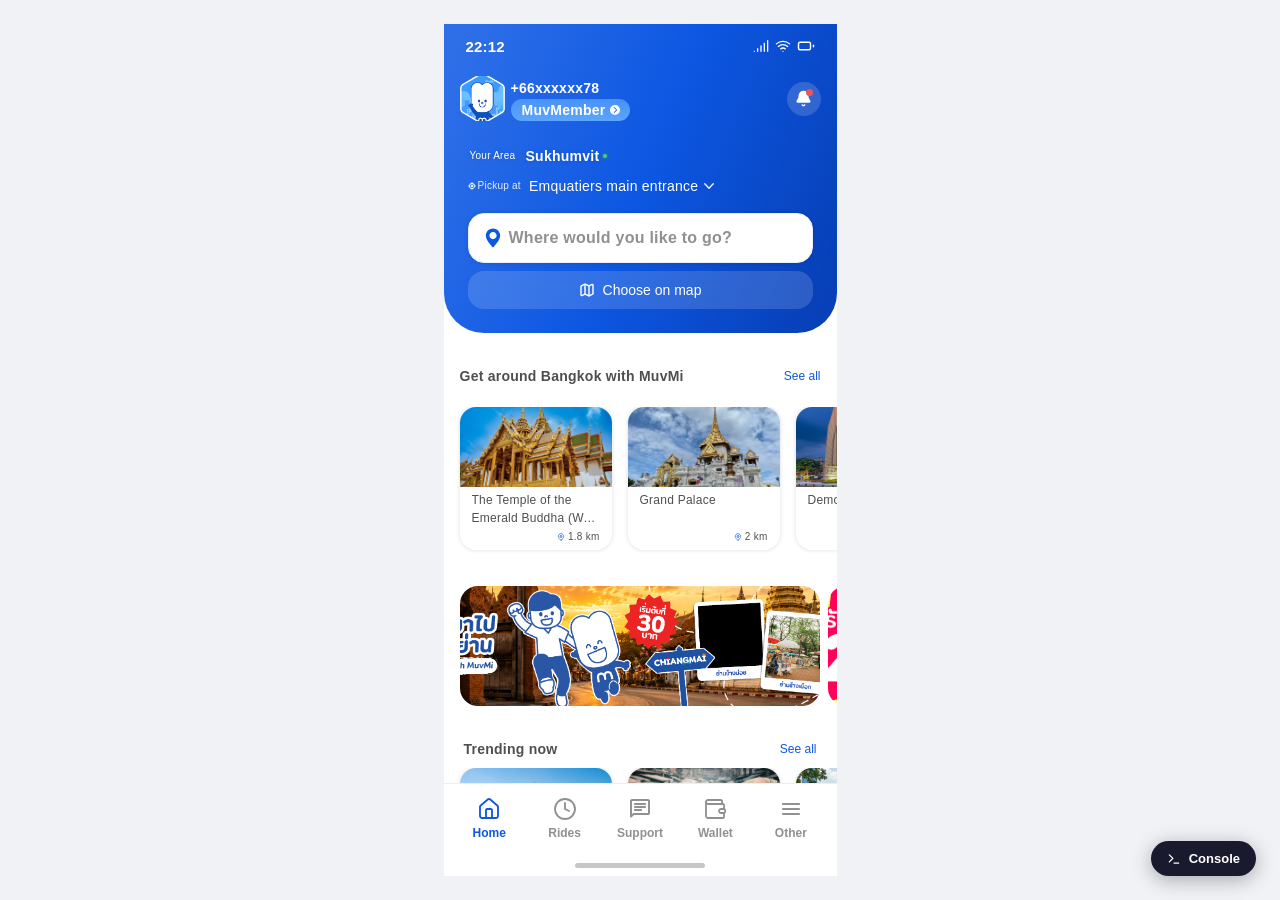
==== commit 7aab4494: "Update UI copy and Popular restaurants section - Change "Choose your pickup point" → "Confirm pickup" ====
--- a/index.html
+++ b/index.html
@@ -286,25 +286,25 @@
             <div class="h-scroll-row place-cards-row" data-drag="horizontal">
               <div class="place-card tappable">
                 <div class="place-card-thumb">
-                  <img src="assets/images/restaurant-1.png" alt="Restaurant">
-                </div>
-                <div class="place-card-info">
-                  <p class="place-card-name">Arun temple</p>
-                  <div class="place-card-distance">
-                    <img src="assets/icons/distance.svg" alt="" width="8" height="8">
-                    <span>1.8 km</span>
-                  </div>
-                </div>
-              </div>
-              <div class="place-card tappable">
-                <div class="place-card-thumb">
-                  <img src="assets/images/restaurant-2.png" alt="Restaurant">
-                </div>
-                <div class="place-card-info">
-                  <p class="place-card-name">Talad Plu</p>
-                  <div class="place-card-distance">
-                    <img src="assets/icons/distance.svg" alt="" width="8" height="8">
-                    <span>2 km</span>
+                  <img src="assets/images/place-somtam-nua.png" alt="Som Tam Nua">
+                </div>
+                <div class="place-card-info">
+                  <p class="place-card-name">Som Tam Nua</p>
+                  <div class="place-card-distance">
+                    <img src="assets/icons/distance.svg" alt="" width="8" height="8">
+                    <span>0.8 km</span>
+                  </div>
+                </div>
+              </div>
+              <div class="place-card tappable">
+                <div class="place-card-thumb">
+                  <img src="assets/images/place-coffee-club.png" alt="The Coffee Club">
+                </div>
+                <div class="place-card-info">
+                  <p class="place-card-name">The Coffee Club</p>
+                  <div class="place-card-distance">
+                    <img src="assets/icons/distance.svg" alt="" width="8" height="8">
+                    <span>1.2 km</span>
                   </div>
                 </div>
               </div>
@@ -313,10 +313,10 @@
                   <img src="assets/images/restaurant-3.png" alt="Restaurant">
                 </div>
                 <div class="place-card-info">
-                  <p class="place-card-name">Lumpini Park</p>
-                  <div class="place-card-distance">
-                    <img src="assets/icons/distance.svg" alt="" width="8" height="8">
-                    <span>2.5 km</span>
+                  <p class="place-card-name">Greyhound Café</p>
+                  <div class="place-card-distance">
+                    <img src="assets/icons/distance.svg" alt="" width="8" height="8">
+                    <span>1.5 km</span>
                   </div>
                 </div>
               </div>
--- a/pages/home/home.css
+++ b/pages/home/home.css
@@ -213,8 +213,8 @@
 }
 
 .pickup-chevron {
-  width: 4.5px;
-  height: 7.5px;
+  width: 6px;
+  height: 10px;
   transform: rotate(90deg);
 }
 
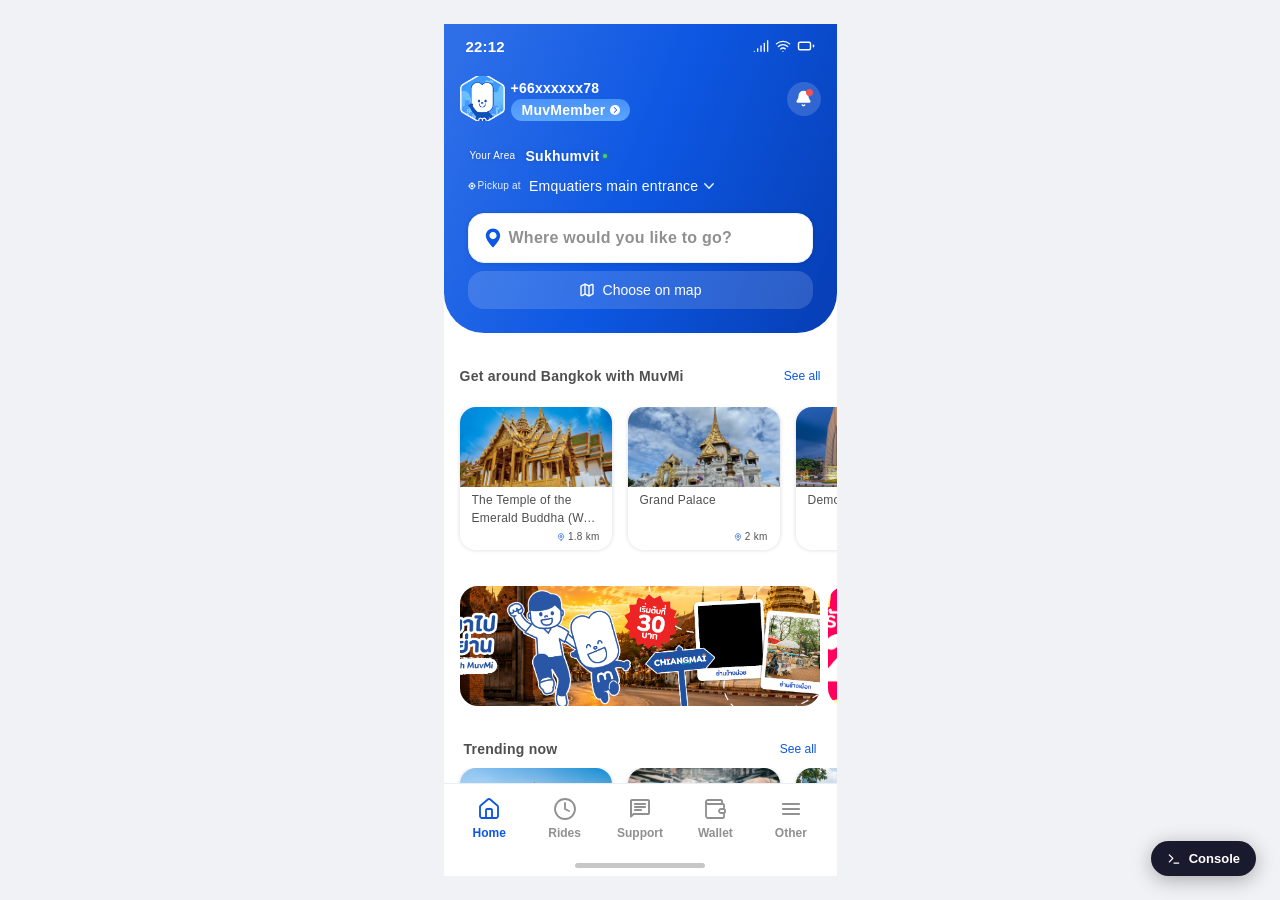
==== commit 14a08a28: "Fix scenario mapping bug: remove inline runScenario that overrode home.js The inline script in index" ====
--- a/index.html
+++ b/index.html
@@ -435,25 +435,7 @@
   <script>window.CONSOLE_PAGE = 'home';</script>
   <script src="js/save-favorite.js"></script>
   <script src="proto-console.js"></script>
-  <script>
-    window.consoleReset = function () {
-      localStorage.clear();
-      sessionStorage.clear();
-      document.getElementById('c-panel').classList.add('hidden');
-      location.reload();
-    };
-
-    window.runScenario = function (idx) {
-      consoleReset();
-      const plays = [
-        () => { setVariation(1); },
-        () => { setVariation(2); },
-        () => { setVariation(3); },
-        () => { setVariation(4); },
-      ];
-      plays[idx]?.();
-    };
-  </script>
+  <!-- consoleReset + runScenario defined in home.js -->
 
   <!-- Comment overlay -->
   <div id="c-overlay" class="hidden"
@@ -537,16 +519,16 @@
     <div style="padding:12px 16px;">
       <div style="font-size:11px;font-weight:700;letter-spacing:0.5px;color:rgba(255,255,255,0.4);text-transform:uppercase;margin-bottom:8px;">Scenarios</div>
       <div style="display:flex;flex-direction:column;gap:4px;">
-        <button onclick="runScenario(0)" style="display:flex;align-items:center;gap:8px;background:rgba(255,255,255,0.08);border:none;border-radius:10px;padding:8px 12px;color:#fff;cursor:pointer;font-size:13px;font-weight:600;font-family:inherit;text-align:left;">
+        <button onclick="runScenario(1)" style="display:flex;align-items:center;gap:8px;background:rgba(255,255,255,0.08);border:none;border-radius:10px;padding:8px 12px;color:#fff;cursor:pointer;font-size:13px;font-weight:600;font-family:inherit;text-align:left;">
           <span style="color:rgba(255,255,255,0.35);font-size:11px;">&#x25B6;</span> Homepage: New User
         </button>
-        <button onclick="runScenario(1)" style="display:flex;align-items:center;gap:8px;background:rgba(255,255,255,0.08);border:none;border-radius:10px;padding:8px 12px;color:#fff;cursor:pointer;font-size:13px;font-weight:600;font-family:inherit;text-align:left;">
+        <button onclick="runScenario(2)" style="display:flex;align-items:center;gap:8px;background:rgba(255,255,255,0.08);border:none;border-radius:10px;padding:8px 12px;color:#fff;cursor:pointer;font-size:13px;font-weight:600;font-family:inherit;text-align:left;">
           <span style="color:rgba(255,255,255,0.35);font-size:11px;">&#x25B6;</span> Homepage: Casual
         </button>
-        <button onclick="runScenario(2)" style="display:flex;align-items:center;gap:8px;background:rgba(255,255,255,0.08);border:none;border-radius:10px;padding:8px 12px;color:#fff;cursor:pointer;font-size:13px;font-weight:600;font-family:inherit;text-align:left;">
+        <button onclick="runScenario(3)" style="display:flex;align-items:center;gap:8px;background:rgba(255,255,255,0.08);border:none;border-radius:10px;padding:8px 12px;color:#fff;cursor:pointer;font-size:13px;font-weight:600;font-family:inherit;text-align:left;">
           <span style="color:rgba(255,255,255,0.35);font-size:11px;">&#x25B6;</span> Homepage: Recurring
         </button>
-        <button onclick="runScenario(3)" style="display:flex;align-items:center;gap:8px;background:rgba(255,255,255,0.08);border:none;border-radius:10px;padding:8px 12px;color:#fff;cursor:pointer;font-size:13px;font-weight:600;font-family:inherit;text-align:left;">
+        <button onclick="runScenario(4)" style="display:flex;align-items:center;gap:8px;background:rgba(255,255,255,0.08);border:none;border-radius:10px;padding:8px 12px;color:#fff;cursor:pointer;font-size:13px;font-weight:600;font-family:inherit;text-align:left;">
           <span style="color:rgba(255,255,255,0.35);font-size:11px;">&#x25B6;</span> Homepage: Travel
         </button>
       </div>
@@ -558,5 +540,9 @@
     if ('serviceWorker' in navigator)
       navigator.serviceWorker.getRegistrations().then(regs => regs.forEach(r => r.unregister()));
   </script>
+
+  <script src="https://www.gstatic.com/firebasejs/10.12.2/firebase-app-compat.js"></script>
+  <script src="https://www.gstatic.com/firebasejs/10.12.2/firebase-database-compat.js"></script>
+  <script src="js/remote.js"></script>
 </body>
 </html>
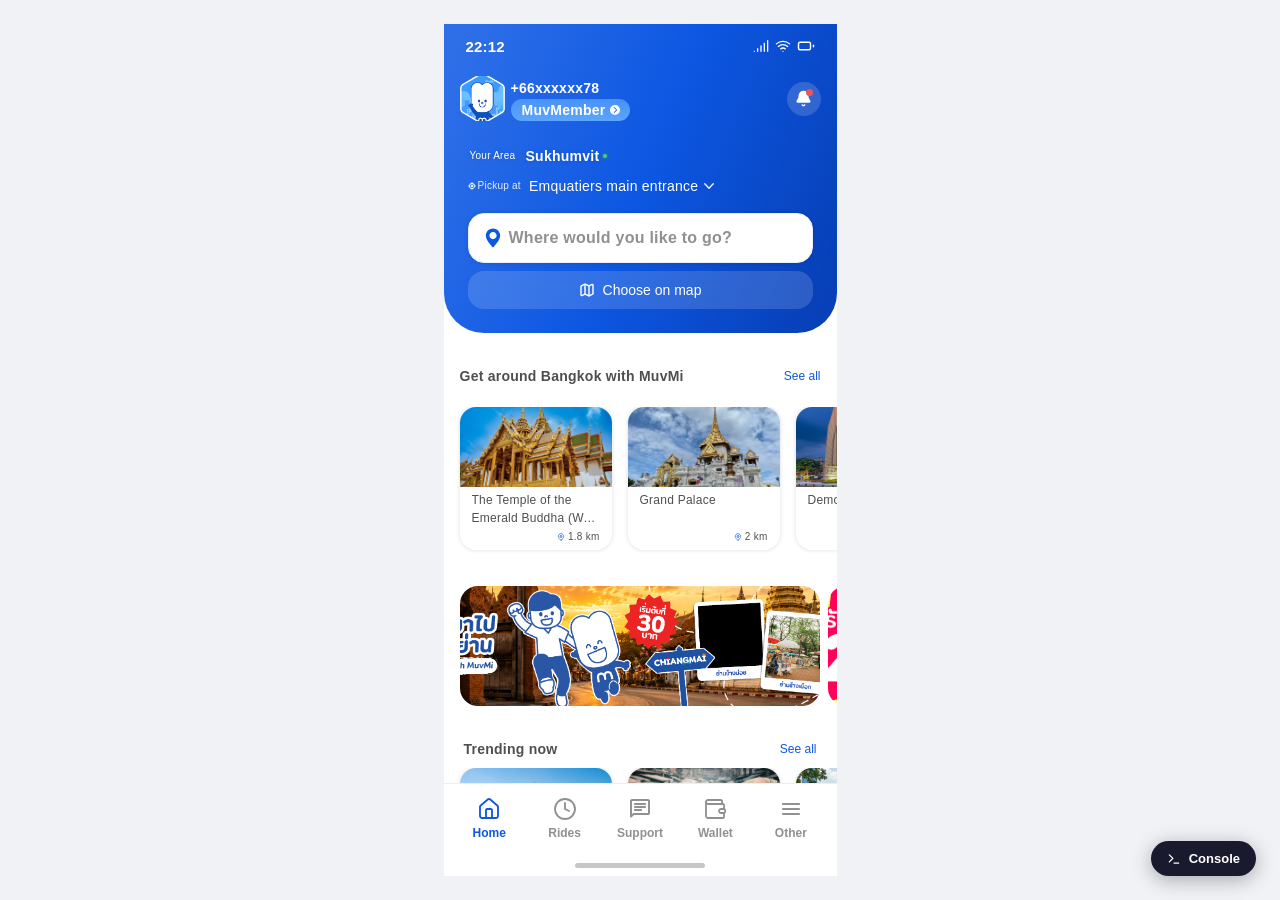
==== commit 2692c056: "Load Firebase SDK dynamically so it never blocks prototype Firebase SDK was loaded as synchronous sc" ====
--- a/index.html
+++ b/index.html
@@ -541,8 +541,6 @@
       navigator.serviceWorker.getRegistrations().then(regs => regs.forEach(r => r.unregister()));
   </script>
 
-  <script src="https://www.gstatic.com/firebasejs/10.12.2/firebase-app-compat.js"></script>
-  <script src="https://www.gstatic.com/firebasejs/10.12.2/firebase-database-compat.js"></script>
   <script src="js/remote.js"></script>
 </body>
 </html>
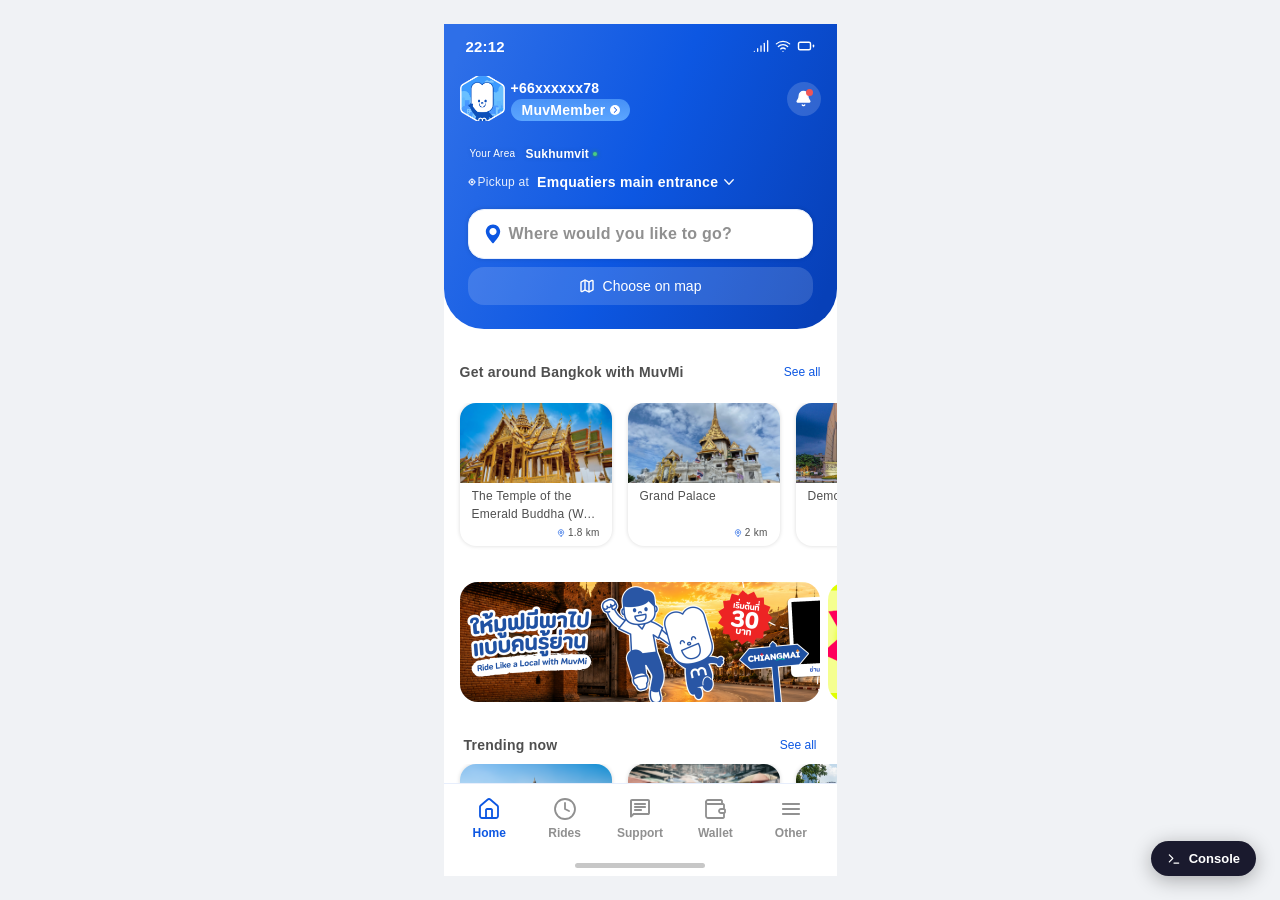
==== commit 1c995f37: "UI updates: fonts, banners, reset behavior, responsive viewport - Fix header font sizes to match Fig" ====
--- a/index.html
+++ b/index.html
@@ -435,7 +435,27 @@
   <script>window.CONSOLE_PAGE = 'home';</script>
   <script src="js/save-favorite.js"></script>
   <script src="proto-console.js"></script>
-  <!-- consoleReset + runScenario defined in home.js -->
+  <script>
+    window.consoleReset = function () {
+      var v = localStorage.getItem('homepage-variation');
+      localStorage.clear();
+      sessionStorage.clear();
+      if (v) localStorage.setItem('homepage-variation', v);
+      document.getElementById('c-panel').classList.add('hidden');
+      location.reload();
+    };
+
+    window.runScenario = function (idx) {
+      consoleReset();
+      const plays = [
+        () => { setVariation(1); },
+        () => { setVariation(2); },
+        () => { setVariation(3); },
+        () => { setVariation(4); },
+      ];
+      plays[idx]?.();
+    };
+  </script>
 
   <!-- Comment overlay -->
   <div id="c-overlay" class="hidden"
@@ -519,16 +539,16 @@
     <div style="padding:12px 16px;">
       <div style="font-size:11px;font-weight:700;letter-spacing:0.5px;color:rgba(255,255,255,0.4);text-transform:uppercase;margin-bottom:8px;">Scenarios</div>
       <div style="display:flex;flex-direction:column;gap:4px;">
-        <button onclick="runScenario(1)" style="display:flex;align-items:center;gap:8px;background:rgba(255,255,255,0.08);border:none;border-radius:10px;padding:8px 12px;color:#fff;cursor:pointer;font-size:13px;font-weight:600;font-family:inherit;text-align:left;">
+        <button onclick="runScenario(0)" style="display:flex;align-items:center;gap:8px;background:rgba(255,255,255,0.08);border:none;border-radius:10px;padding:8px 12px;color:#fff;cursor:pointer;font-size:13px;font-weight:600;font-family:inherit;text-align:left;">
           <span style="color:rgba(255,255,255,0.35);font-size:11px;">&#x25B6;</span> Homepage: New User
         </button>
-        <button onclick="runScenario(2)" style="display:flex;align-items:center;gap:8px;background:rgba(255,255,255,0.08);border:none;border-radius:10px;padding:8px 12px;color:#fff;cursor:pointer;font-size:13px;font-weight:600;font-family:inherit;text-align:left;">
+        <button onclick="runScenario(1)" style="display:flex;align-items:center;gap:8px;background:rgba(255,255,255,0.08);border:none;border-radius:10px;padding:8px 12px;color:#fff;cursor:pointer;font-size:13px;font-weight:600;font-family:inherit;text-align:left;">
           <span style="color:rgba(255,255,255,0.35);font-size:11px;">&#x25B6;</span> Homepage: Casual
         </button>
-        <button onclick="runScenario(3)" style="display:flex;align-items:center;gap:8px;background:rgba(255,255,255,0.08);border:none;border-radius:10px;padding:8px 12px;color:#fff;cursor:pointer;font-size:13px;font-weight:600;font-family:inherit;text-align:left;">
+        <button onclick="runScenario(2)" style="display:flex;align-items:center;gap:8px;background:rgba(255,255,255,0.08);border:none;border-radius:10px;padding:8px 12px;color:#fff;cursor:pointer;font-size:13px;font-weight:600;font-family:inherit;text-align:left;">
           <span style="color:rgba(255,255,255,0.35);font-size:11px;">&#x25B6;</span> Homepage: Recurring
         </button>
-        <button onclick="runScenario(4)" style="display:flex;align-items:center;gap:8px;background:rgba(255,255,255,0.08);border:none;border-radius:10px;padding:8px 12px;color:#fff;cursor:pointer;font-size:13px;font-weight:600;font-family:inherit;text-align:left;">
+        <button onclick="runScenario(3)" style="display:flex;align-items:center;gap:8px;background:rgba(255,255,255,0.08);border:none;border-radius:10px;padding:8px 12px;color:#fff;cursor:pointer;font-size:13px;font-weight:600;font-family:inherit;text-align:left;">
           <span style="color:rgba(255,255,255,0.35);font-size:11px;">&#x25B6;</span> Homepage: Travel
         </button>
       </div>
@@ -540,7 +560,5 @@
     if ('serviceWorker' in navigator)
       navigator.serviceWorker.getRegistrations().then(regs => regs.forEach(r => r.unregister()));
   </script>
-
-  <script src="js/remote.js"></script>
 </body>
 </html>
--- a/css/global.css
+++ b/css/global.css
@@ -93,7 +93,7 @@
 /* --- Mobile Viewport (393px wide, no frame) --- */
 .phone {
   width: 393px;
-  height: 852px;
+  height: min(852px, 100vh);
   background: var(--color-surface);
   overflow: hidden;
   position: relative;
--- a/pages/home/home.css
+++ b/pages/home/home.css
@@ -147,7 +147,7 @@
 }
 
 .area-name span:first-child {
-  font: var(--font-body1);
+  font: var(--font-label1);
   color: var(--color-on-primary);
 }
 
@@ -203,12 +203,12 @@
 }
 
 .pickup-label span {
-  font: var(--font-label3);
+  font: var(--font-label2);
   color: var(--color-primary-light);
 }
 
 .pickup-location {
-  font: var(--font-body2);
+  font: var(--font-body1);
   color: var(--color-on-primary);
 }
 
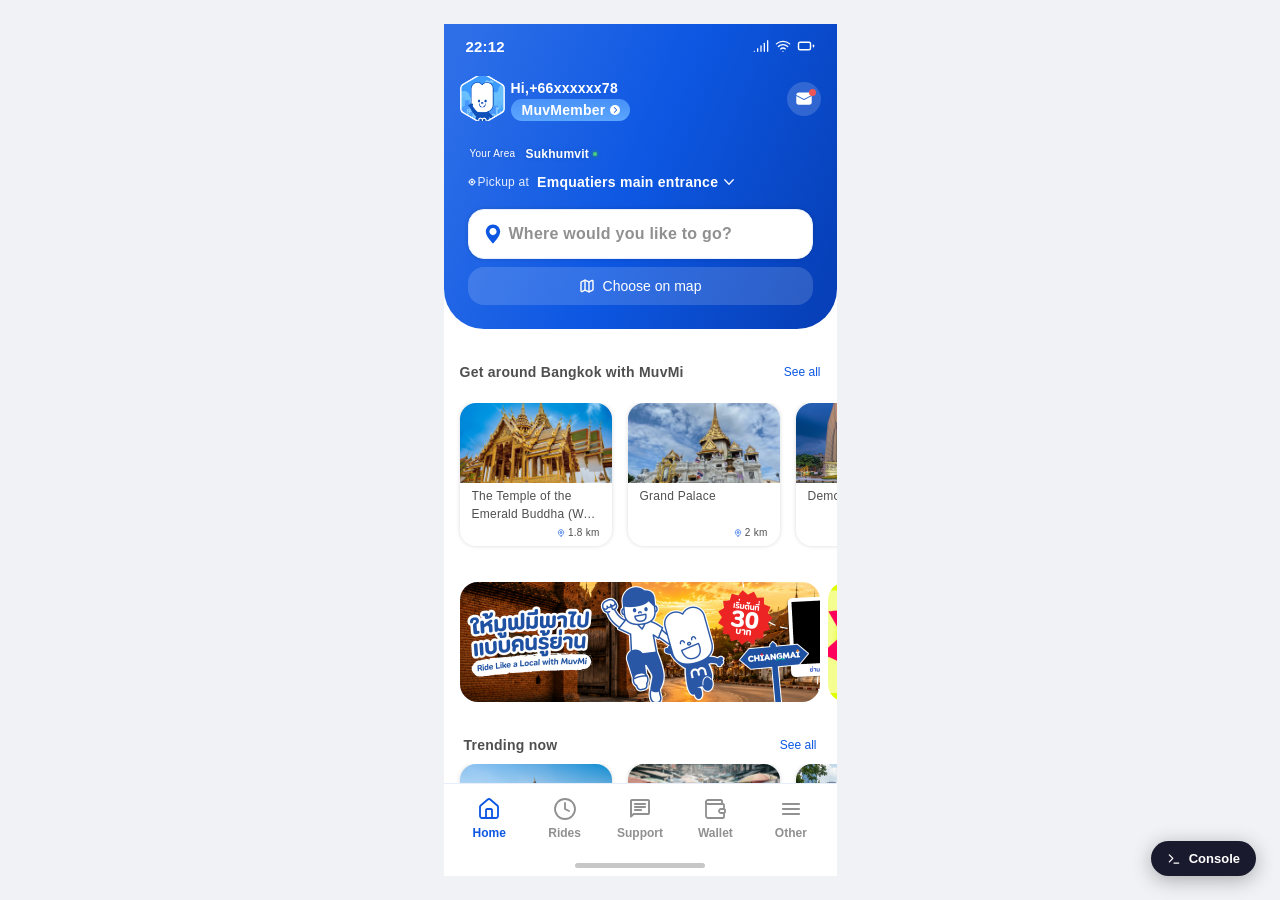
==== commit 6719427a: "UI updates: fonts, banners, reset behavior, responsive viewport - Fix header font sizes to match Fig" ====
--- a/index.html
+++ b/index.html
@@ -38,7 +38,7 @@
                   <img src="assets/images/member-avatar.png" alt="Member">
                 </div>
                 <div class="user-details">
-                  <span class="user-phone" data-id="userPhone">+66xxxxxx78</span>
+                  <span class="user-phone" data-id="userPhone">Hi,+66xxxxxx78</span>
                   <div class="muv-member-badge" data-id="memberBadge">
                     <span>MuvMember</span>
                     <img src="assets/icons/muvmember-arrow.svg" alt="" width="10" height="10">
@@ -46,7 +46,7 @@
                 </div>
               </div>
               <button class="notification-btn tappable" data-id="notificationBtn">
-                <img src="assets/icons/notification.svg" alt="Notifications" width="17" height="17">
+                <img src="assets/icons/mail-filled.svg" alt="Notifications" width="18" height="18">
                 <span class="notification-dot" data-id="notificationDot"></span>
               </button>
             </div>
@@ -480,22 +480,6 @@
       <button onclick="toggleConsole()" style="background:none;border:none;color:rgba(255,255,255,0.35);cursor:pointer;font-size:15px;line-height:1;padding:0;">&#x2715;</button>
     </div>
 
-    <!-- Comment -->
-    <div style="padding:12px 16px;border-bottom:1px solid rgba(255,255,255,0.08);">
-      <div style="display:flex;align-items:center;justify-content:space-between;margin-bottom:8px;">
-        <span style="font-size:11px;font-weight:700;letter-spacing:0.5px;color:rgba(255,255,255,0.4);text-transform:uppercase;">Comment</span>
-        <span id="c-comment-count" class="hidden" style="font-size:10px;font-weight:800;background:#FBBF24;color:#000;border-radius:99px;padding:1px 7px;">0</span>
-      </div>
-      <button id="c-comment-btn" onclick="toggleCommentMode()"
-        style="width:100%;display:flex;align-items:center;gap:8px;background:rgba(255,255,255,0.08);
-               border:none;border-radius:10px;padding:9px 12px;color:#fff;cursor:pointer;font-family:inherit;transition:background 0.15s;">
-        <svg width="13" height="13" viewBox="0 0 24 24" fill="none" stroke="currentColor" stroke-width="2.2" stroke-linecap="round" stroke-linejoin="round">
-          <path d="M21 15a2 2 0 0 1-2 2H7l-4 4V5a2 2 0 0 1 2-2h14a2 2 0 0 1 2 2z"/>
-        </svg>
-        <span style="font-size:13px;font-weight:600;">Pin a comment</span>
-      </button>
-      <div id="c-comments-list" style="margin-top:6px;max-height:140px;overflow-y:auto;"></div>
-    </div>
 
     <!-- State -->
     <div style="padding:12px 16px;border-bottom:1px solid rgba(255,255,255,0.08);">
@@ -510,46 +494,22 @@
       </button>
     </div>
 
-    <!-- Pages -->
-    <div style="padding:12px 16px;border-bottom:1px solid rgba(255,255,255,0.08);">
-      <div style="font-size:11px;font-weight:700;letter-spacing:0.5px;color:rgba(255,255,255,0.4);text-transform:uppercase;margin-bottom:8px;">Pages</div>
-      <div style="display:flex;flex-direction:column;gap:4px;">
-        <!-- Current page (highlighted) -->
-        <a href="index.html" style="display:flex;align-items:center;gap:8px;background:rgba(251,191,36,0.15);border:1px solid rgba(251,191,36,0.25);border-radius:10px;padding:8px 12px;color:#FCD34D;text-decoration:none;font-size:13px;font-weight:600;">
-          Home <span style="margin-left:auto;font-size:10px;opacity:0.5;">current</span>
-        </a>
-        <a href="search.html" style="display:flex;align-items:center;gap:8px;background:rgba(255,255,255,0.08);border-radius:10px;padding:8px 12px;color:#fff;text-decoration:none;font-size:13px;font-weight:600;">
-          Search
-        </a>
-        <a href="select-dropoff.html" style="display:flex;align-items:center;gap:8px;background:rgba(255,255,255,0.08);border-radius:10px;padding:8px 12px;color:#fff;text-decoration:none;font-size:13px;font-weight:600;">
-          Nearby Dropoff
-        </a>
-        <a href="saved-places.html" style="display:flex;align-items:center;gap:8px;background:rgba(255,255,255,0.08);border-radius:10px;padding:8px 12px;color:#fff;text-decoration:none;font-size:13px;font-weight:600;">Saved Places</a>
-        <a href="select-pickup.html" style="display:flex;align-items:center;gap:8px;background:rgba(255,255,255,0.08);border-radius:10px;padding:8px 12px;color:#fff;text-decoration:none;font-size:13px;font-weight:600;">
-          Nearby Pickup
-        </a>
-        <a href="service-selection.html" style="display:flex;align-items:center;gap:8px;background:rgba(255,255,255,0.08);border-radius:10px;padding:8px 12px;color:#fff;text-decoration:none;font-size:13px;font-weight:600;">
-          Service Selection
-        </a>
-        <a href="request.html" style="display:flex;align-items:center;gap:8px;background:rgba(255,255,255,0.08);border-radius:10px;padding:8px 12px;color:#fff;text-decoration:none;font-size:13px;font-weight:600;">Request</a>
-      </div>
-    </div>
 
     <!-- Scenarios -->
     <div style="padding:12px 16px;">
       <div style="font-size:11px;font-weight:700;letter-spacing:0.5px;color:rgba(255,255,255,0.4);text-transform:uppercase;margin-bottom:8px;">Scenarios</div>
       <div style="display:flex;flex-direction:column;gap:4px;">
         <button onclick="runScenario(0)" style="display:flex;align-items:center;gap:8px;background:rgba(255,255,255,0.08);border:none;border-radius:10px;padding:8px 12px;color:#fff;cursor:pointer;font-size:13px;font-weight:600;font-family:inherit;text-align:left;">
-          <span style="color:rgba(255,255,255,0.35);font-size:11px;">&#x25B6;</span> Homepage: New User
+          <span style="color:rgba(255,255,255,0.35);font-size:11px;">&#x25B6;</span> New User
         </button>
         <button onclick="runScenario(1)" style="display:flex;align-items:center;gap:8px;background:rgba(255,255,255,0.08);border:none;border-radius:10px;padding:8px 12px;color:#fff;cursor:pointer;font-size:13px;font-weight:600;font-family:inherit;text-align:left;">
-          <span style="color:rgba(255,255,255,0.35);font-size:11px;">&#x25B6;</span> Homepage: Casual
+          <span style="color:rgba(255,255,255,0.35);font-size:11px;">&#x25B6;</span> Recent
         </button>
         <button onclick="runScenario(2)" style="display:flex;align-items:center;gap:8px;background:rgba(255,255,255,0.08);border:none;border-radius:10px;padding:8px 12px;color:#fff;cursor:pointer;font-size:13px;font-weight:600;font-family:inherit;text-align:left;">
-          <span style="color:rgba(255,255,255,0.35);font-size:11px;">&#x25B6;</span> Homepage: Recurring
+          <span style="color:rgba(255,255,255,0.35);font-size:11px;">&#x25B6;</span> Saved Places
         </button>
         <button onclick="runScenario(3)" style="display:flex;align-items:center;gap:8px;background:rgba(255,255,255,0.08);border:none;border-radius:10px;padding:8px 12px;color:#fff;cursor:pointer;font-size:13px;font-weight:600;font-family:inherit;text-align:left;">
-          <span style="color:rgba(255,255,255,0.35);font-size:11px;">&#x25B6;</span> Homepage: Travel
+          <span style="color:rgba(255,255,255,0.35);font-size:11px;">&#x25B6;</span> Travel
         </button>
       </div>
     </div>
--- a/pages/home/home.css
+++ b/pages/home/home.css
@@ -96,14 +96,14 @@
 }
 
 .notification-btn img {
-  width: 17px;
-  height: 17px;
+  width: 18px;
+  height: 18px;
 }
 
 .notification-dot {
   position: absolute;
-  top: 7px;
-  right: 8px;
+  top: 7.5px;
+  right: 5px;
   width: 7px;
   height: 7px;
   border-radius: var(--radius-full);
